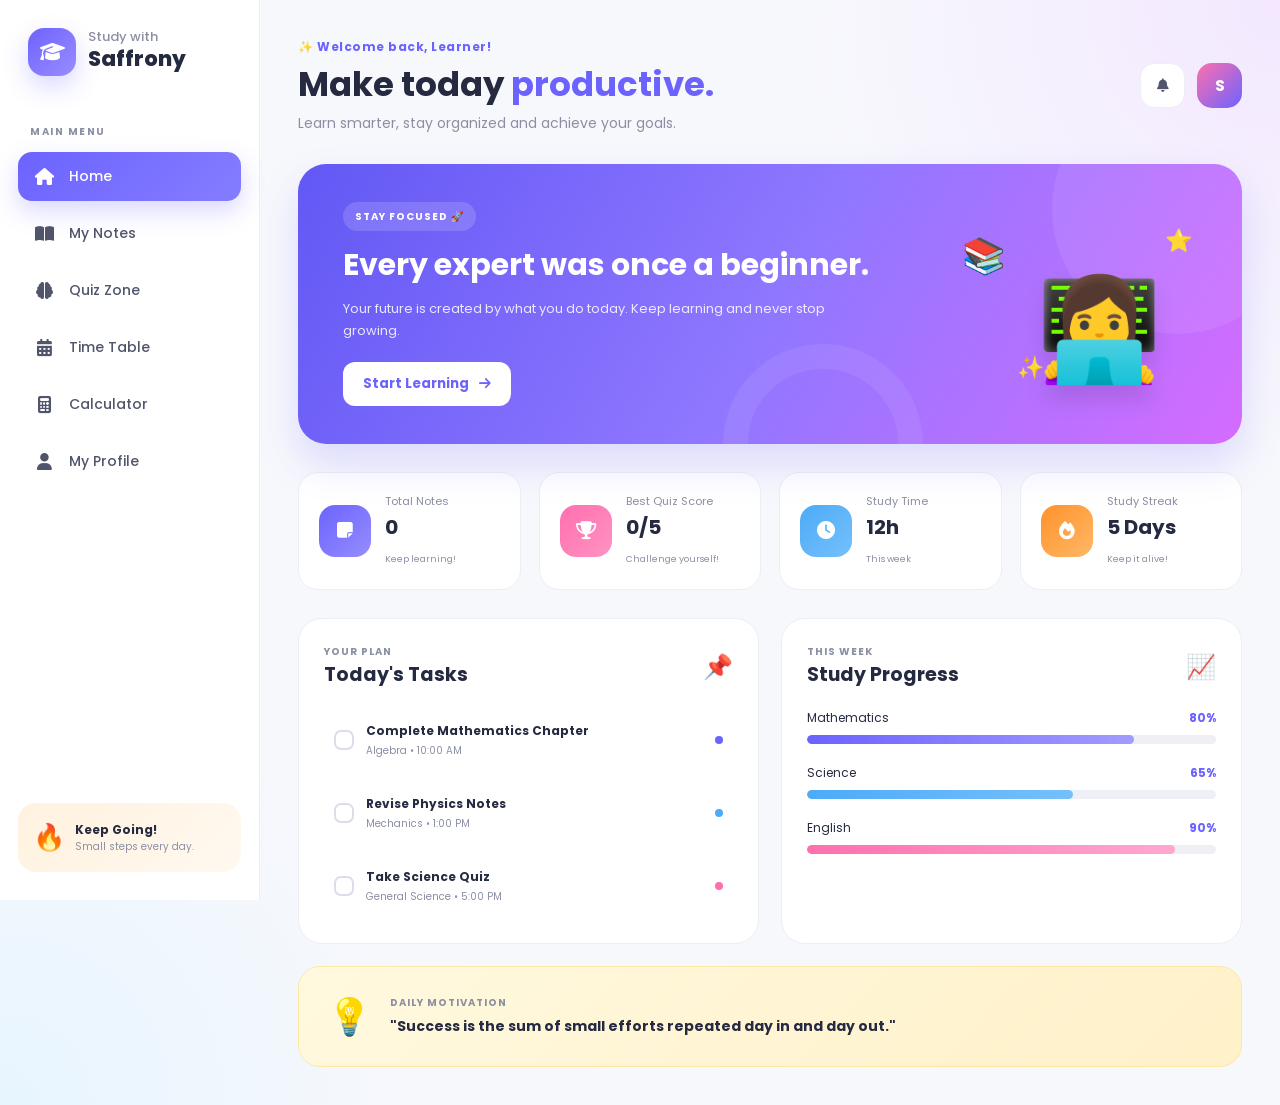
==== index.html @ c7f3fda3 "Add files via upload" ====
<!DOCTYPE html>
<html lang="en">
<head>
    <meta charset="UTF-8">
    <meta name="viewport" content="width=device-width, initial-scale=1.0">

    <title>Study with Saffrony</title>

    <link rel="stylesheet" href="style.css">

    <link rel="preconnect" href="https://fonts.googleapis.com">
    <link rel="preconnect" href="https://fonts.gstatic.com" crossorigin>

    <link href="https://fonts.googleapis.com/css2?family=Poppins:wght@400;500;600;700;800&display=swap" rel="stylesheet">

    <link rel="stylesheet"
        href="https://cdnjs.cloudflare.com/ajax/libs/font-awesome/6.6.0/css/all.min.css">
</head>

<body>

    <!-- MOBILE OVERLAY -->
    <div class="overlay" id="overlay"></div>


    <!-- SIDEBAR -->
    <aside class="sidebar" id="sidebar">

        <div class="brand">
            <div class="brand-icon">
                <i class="fa-solid fa-graduation-cap"></i>
            </div>

            <div class="brand-text">
                <h2>Study with</h2>
                <span>Saffrony</span>
            </div>
        </div>


        <div class="menu-label">MAIN MENU</div>

        <nav class="nav-menu">

            <button class="nav-item active" data-page="home">
                <i class="fa-solid fa-house"></i>
                <span>Home</span>
            </button>

            <button class="nav-item" data-page="notes">
                <i class="fa-solid fa-book-open"></i>
                <span>My Notes</span>
            </button>

            <button class="nav-item" data-page="quiz">
                <i class="fa-solid fa-brain"></i>
                <span>Quiz Zone</span>
            </button>

            <button class="nav-item" data-page="timetable">
                <i class="fa-solid fa-calendar-days"></i>
                <span>Time Table</span>
            </button>

            <button class="nav-item" data-page="calculator">
                <i class="fa-solid fa-calculator"></i>
                <span>Calculator</span>
            </button>

            <button class="nav-item" data-page="profile">
                <i class="fa-solid fa-user"></i>
                <span>My Profile</span>
            </button>

        </nav>


        <div class="sidebar-bottom">

            <div class="focus-card">
                <div class="focus-emoji">🔥</div>

                <div>
                    <h4>Keep Going!</h4>
                    <p>Small steps every day.</p>
                </div>
            </div>

        </div>

    </aside>


    <!-- MAIN -->
    <main class="main-content">

        <!-- MOBILE HEADER -->
        <header class="mobile-header">

            <div class="mobile-brand">
                🎓 Saffrony
            </div>

            <button id="menuToggle">
                <i class="fa-solid fa-bars"></i>
            </button>

        </header>


        <!-- ================= HOME ================= -->
        <section class="page active-page" id="home">

            <div class="topbar">

                <div>
                    <p class="greeting">✨ Welcome back, Learner!</p>
                    <h1>Make today <span>productive.</span></h1>
                    <p class="description">
                        Learn smarter, stay organized and achieve your goals.
                    </p>
                </div>

                <div class="top-actions">
                    <button class="icon-btn">
                        <i class="fa-solid fa-bell"></i>
                    </button>

                    <div class="user-avatar">S</div>
                </div>

            </div>


            <!-- HERO BANNER -->
            <div class="hero-banner">

                <div class="hero-content">
                    <span class="hero-tag">STAY FOCUSED 🚀</span>

                    <h2>Every expert was once a beginner.</h2>

                    <p>
                        Your future is created by what you do today.
                        Keep learning and never stop growing.
                    </p>

                    <button class="hero-btn" data-go="notes">
                        Start Learning
                        <i class="fa-solid fa-arrow-right"></i>
                    </button>
                </div>

                <div class="hero-art">
                    <div class="floating-book">📚</div>
                    <div class="floating-star star-one">⭐</div>
                    <div class="floating-star star-two">✨</div>
                    <div class="student-emoji">👩‍💻</div>
                </div>

            </div>


            <!-- STATS -->
            <div class="stats-grid">

                <div class="stat-card purple-card">
                    <div class="stat-icon">
                        <i class="fa-solid fa-note-sticky"></i>
                    </div>

                    <div>
                        <p>Total Notes</p>
                        <h2 id="notesCount">0</h2>
                        <small>Keep learning!</small>
                    </div>
                </div>


                <div class="stat-card pink-card">
                    <div class="stat-icon">
                        <i class="fa-solid fa-trophy"></i>
                    </div>

                    <div>
                        <p>Best Quiz Score</p>
                        <h2 id="quizScore">0/5</h2>
                        <small>Challenge yourself!</small>
                    </div>
                </div>


                <div class="stat-card blue-card">
                    <div class="stat-icon">
                        <i class="fa-solid fa-clock"></i>
                    </div>

                    <div>
                        <p>Study Time</p>
                        <h2>12h</h2>
                        <small>This week</small>
                    </div>
                </div>


                <div class="stat-card orange-card">
                    <div class="stat-icon">
                        <i class="fa-solid fa-fire"></i>
                    </div>

                    <div>
                        <p>Study Streak</p>
                        <h2>5 Days</h2>
                        <small>Keep it alive!</small>
                    </div>
                </div>

            </div>


            <!-- HOME GRID -->
            <div class="home-grid">

                <!-- TASKS -->
                <div class="content-card tasks-card">

                    <div class="card-heading">
                        <div>
                            <p class="small-label">YOUR PLAN</p>
                            <h2>Today's Tasks</h2>
                        </div>

                        <span class="heading-emoji">📌</span>
                    </div>


                    <div class="task-list">

                        <label class="task-item">

                            <input type="checkbox">

                            <span class="custom-check"></span>

                            <div>
                                <h4>Complete Mathematics Chapter</h4>
                                <p>Algebra • 10:00 AM</p>
                            </div>

                            <span class="task-dot purple-dot"></span>

                        </label>


                        <label class="task-item">

                            <input type="checkbox">

                            <span class="custom-check"></span>

                            <div>
                                <h4>Revise Physics Notes</h4>
                                <p>Mechanics • 1:00 PM</p>
                            </div>

                            <span class="task-dot blue-dot"></span>

                        </label>


                        <label class="task-item">

                            <input type="checkbox">

                            <span class="custom-check"></span>

                            <div>
                                <h4>Take Science Quiz</h4>
                                <p>General Science • 5:00 PM</p>
                            </div>

                            <span class="task-dot pink-dot"></span>

                        </label>

                    </div>

                </div>


                <!-- PROGRESS -->
                <div class="content-card progress-card">

                    <div class="card-heading">

                        <div>
                            <p class="small-label">THIS WEEK</p>
                            <h2>Study Progress</h2>
                        </div>

                        <span class="heading-emoji">📈</span>

                    </div>


                    <div class="progress-group">

                        <div class="progress-row">
                            <div class="progress-info">
                                <span>Mathematics</span>
                                <b>80%</b>
                            </div>

                            <div class="progress-track">
                                <div class="progress-fill progress-purple"></div>
                            </div>
                        </div>


                        <div class="progress-row">
                            <div class="progress-info">
                                <span>Science</span>
                                <b>65%</b>
                            </div>

                            <div class="progress-track">
                                <div class="progress-fill progress-blue"></div>
                            </div>
                        </div>


                        <div class="progress-row">
                            <div class="progress-info">
                                <span>English</span>
                                <b>90%</b>
                            </div>

                            <div class="progress-track">
                                <div class="progress-fill progress-pink"></div>
                            </div>
                        </div>

                    </div>

                </div>

            </div>


            <!-- QUOTE -->
            <div class="quote-card">

                <div class="quote-icon">💡</div>

                <div>
                    <p class="small-label">DAILY MOTIVATION</p>
                    <h3>"Success is the sum of small efforts repeated day in and day out."</h3>
                </div>

            </div>

        </section>



        <!-- ================= NOTES ================= -->
        <section class="page" id="notes">

            <div class="page-title-row">

                <div>
                    <p class="greeting">📚 ORGANIZE YOUR KNOWLEDGE</p>
                    <h1>My <span>Notes</span></h1>
                    <p class="description">
                        Save your important study notes in one place.
                    </p>
                </div>

                <button class="primary-btn" id="openNoteModal">
                    <i class="fa-solid fa-plus"></i>
                    Add New Note
                </button>

            </div>


            <div class="notes-grid" id="notesContainer">
                <!-- Notes added using JavaScript -->
            </div>

        </section>



        <!-- ================= QUIZ ================= -->
        <section class="page" id="quiz">

            <div class="page-title-row">

                <div>
                    <p class="greeting">🧠 TEST YOUR KNOWLEDGE</p>
                    <h1>Quiz <span>Zone</span></h1>
                    <p class="description">
                        Challenge yourself with quick questions.
                    </p>
                </div>

            </div>


            <div class="quiz-wrapper">

                <!-- QUIZ START -->
                <div class="quiz-screen" id="quizStart">

                    <div class="quiz-big-icon">🧠</div>

                    <h2>Ready to Challenge Yourself?</h2>

                    <p>
                        Answer 5 questions and see how much you know!
                    </p>

                    <div class="quiz-features">

                        <span>⚡ Quick</span>
                        <span>🎯 Fun</span>
                        <span>🏆 Score</span>

                    </div>

                    <button class="primary-btn quiz-start-btn" id="startQuiz">
                        Start Quiz
                        <i class="fa-solid fa-play"></i>
                    </button>

                </div>


                <!-- QUIZ QUESTIONS -->
                <div class="quiz-screen hidden" id="quizBox">

                    <div class="quiz-top">

                        <span id="questionNumber">Question 1 of 5</span>

                        <span class="score-live">
                            Score: <b id="liveScore">0</b>
                        </span>

                    </div>

                    <div class="quiz-progress">
                        <div id="quizProgressFill"></div>
                    </div>

                    <h2 id="questionText"></h2>

                    <div id="answerButtons" class="answers-grid"></div>

                    <button class="primary-btn hidden" id="nextQuestion">
                        Next Question
                        <i class="fa-solid fa-arrow-right"></i>
                    </button>

                </div>


                <!-- RESULT -->
                <div class="quiz-screen hidden" id="quizResult">

                    <div class="result-trophy">🏆</div>

                    <p class="small-label">QUIZ COMPLETED</p>

                    <h2>Amazing Work!</h2>

                    <div class="result-score" id="finalScore">
                        0/5
                    </div>

                    <p id="resultMessage"></p>

                    <button class="primary-btn quiz-start-btn" id="restartQuiz">
                        Try Again
                        <i class="fa-solid fa-rotate-right"></i>
                    </button>

                </div>

            </div>

        </section>



        <!-- ================= TIMETABLE ================= -->
        <section class="page" id="timetable">

            <div class="page-title-row">

                <div>
                    <p class="greeting">📅 PLAN YOUR WEEK</p>
                    <h1>Time <span>Table</span></h1>
                    <p class="description">
                        Stay organized and manage your study schedule.
                    </p>
                </div>

            </div>


            <div class="timetable-wrapper">

                <table>

                    <thead>
                        <tr>
                            <th>Time</th>
                            <th>Monday</th>
                            <th>Tuesday</th>
                            <th>Wednesday</th>
                            <th>Thursday</th>
                            <th>Friday</th>
                        </tr>
                    </thead>


                    <tbody>

                        <tr>
                            <td class="time-cell">9:00 AM</td>
                            <td><span class="subject math">Mathematics</span></td>
                            <td><span class="subject physics">Physics</span></td>
                            <td><span class="subject english">English</span></td>
                            <td><span class="subject math">Mathematics</span></td>
                            <td><span class="subject chemistry">Chemistry</span></td>
                        </tr>

                        <tr>
                            <td class="time-cell">11:00 AM</td>
                            <td><span class="subject physics">Physics</span></td>
                            <td><span class="subject english">English</span></td>
                            <td><span class="subject math">Mathematics</span></td>
                            <td><span class="subject biology">Biology</span></td>
                            <td><span class="subject english">English</span></td>
                        </tr>

                        <tr>
                            <td class="time-cell">1:00 PM</td>
                            <td><span class="subject break">Lunch Break</span></td>
                            <td><span class="subject break">Lunch Break</span></td>
                            <td><span class="subject break">Lunch Break</span></td>
                            <td><span class="subject break">Lunch Break</span></td>
                            <td><span class="subject break">Lunch Break</span></td>
                        </tr>

                        <tr>
                            <td class="time-cell">3:00 PM</td>
                            <td><span class="subject english">English</span></td>
                            <td><span class="subject math">Mathematics</span></td>
                            <td><span class="subject chemistry">Chemistry</span></td>
                            <td><span class="subject english">English</span></td>
                            <td><span class="subject revision">Revision</span></td>
                        </tr>

                        <tr>
                            <td class="time-cell">5:00 PM</td>
                            <td><span class="subject revision">Revision</span></td>
                            <td><span class="subject quiz-subject">Quiz</span></td>
                            <td><span class="subject revision">Revision</span></td>
                            <td><span class="subject quiz-subject">Quiz</span></td>
                            <td><span class="subject test">Weekly Test</span></td>
                        </tr>

                    </tbody>

                </table>

            </div>

        </section>



        <!-- ================= CALCULATOR ================= -->
        <section class="page" id="calculator">

            <div class="page-title-row">

                <div>
                    <p class="greeting">🧮 QUICK MATH TOOL</p>
                    <h1>Smart <span>Calculator</span></h1>
                    <p class="description">
                        Solve your calculations quickly and easily.
                    </p>
                </div>

            </div>


            <div class="calculator-area">

                <div class="calculator-card">

                    <div class="calc-header">
                        <span>SAFFRONY CALC</span>
                        <span>●</span>
                    </div>

                    <input type="text" id="calcDisplay" placeholder="0" readonly>


                    <div class="calculator-buttons">

                        <button class="calc-btn clear" data-value="C">C</button>
                        <button class="calc-btn operator" data-value="DEL">⌫</button>
                        <button class="calc-btn operator" data-value="%">%</button>
                        <button class="calc-btn operator" data-value="/">÷</button>

                        <button class="calc-btn" data-value="7">7</button>
                        <button class="calc-btn" data-value="8">8</button>
                        <button class="calc-btn" data-value="9">9</button>
                        <button class="calc-btn operator" data-value="*">×</button>

                        <button class="calc-btn" data-value="4">4</button>
                        <button class="calc-btn" data-value="5">5</button>
                        <button class="calc-btn" data-value="6">6</button>
                        <button class="calc-btn operator" data-value="-">−</button>

                        <button class="calc-btn" data-value="1">1</button>
                        <button class="calc-btn" data-value="2">2</button>
                        <button class="calc-btn" data-value="3">3</button>
                        <button class="calc-btn operator" data-value="+">+</button>

                        <button class="calc-btn zero" data-value="0">0</button>
                        <button class="calc-btn" data-value=".">.</button>
                        <button class="calc-btn equal" data-value="=">=</button>

                    </div>

                </div>

            </div>

        </section>



        <!-- ================= PROFILE ================= -->
        <section class="page" id="profile">

            <div class="page-title-row">

                <div>
                    <p class="greeting">👤 YOUR LEARNING SPACE</p>
                    <h1>My <span>Profile</span></h1>
                    <p class="description">
                        Track your learning journey and achievements.
                    </p>
                </div>

            </div>


            <div class="profile-layout">

                <div class="profile-main-card">

                    <div class="profile-cover"></div>

                    <div class="profile-content">

                        <div class="profile-avatar">S</div>

                        <h2 id="profileName">Saffrony Student</h2>

                        <p class="profile-email">
                            student@saffrony.com
                        </p>

                        <span class="learner-badge">
                            ✨ Active Learner
                        </span>


                        <div class="profile-stats">

                            <div>
                                <h3 id="profileNotes">0</h3>
                                <p>Notes</p>
                            </div>

                            <div>
                                <h3 id="profileScore">0</h3>
                                <p>Best Score</p>
                            </div>

                            <div>
                                <h3>5</h3>
                                <p>Day Streak</p>
                            </div>

                        </div>

                    </div>

                </div>


                <div class="achievement-card">

                    <p class="small-label">ACHIEVEMENTS</p>

                    <h2>Your Learning Journey 🏅</h2>

                    <div class="achievement-list">

                        <div class="achievement">
                            <span class="achievement-icon purple-achieve">📚</span>

                            <div>
                                <h4>Knowledge Builder</h4>
                                <p>Create your first note</p>
                            </div>
                        </div>


                        <div class="achievement">
                            <span class="achievement-icon pink-achieve">🧠</span>

                            <div>
                                <h4>Quiz Master</h4>
                                <p>Score high in a quiz</p>
                            </div>
                        </div>


                        <div class="achievement">
                            <span class="achievement-icon orange-achieve">🔥</span>

                            <div>
                                <h4>Consistency Hero</h4>
                                <p>Maintain your study streak</p>
                            </div>
                        </div>

                    </div>

                </div>

            </div>

        </section>

    </main>



    <!-- ADD NOTE MODAL -->
    <div class="modal" id="noteModal">

        <div class="modal-box">

            <div class="modal-header">
                <div>
                    <p class="small-label">CREATE NOTE</p>
                    <h2>New Study Note</h2>
                </div>

                <button id="closeNoteModal">×</button>
            </div>


            <div class="form-group">
                <label>Note Title</label>

                <input
                    type="text"
                    id="noteTitle"
                    placeholder="Example: Newton's Laws"
                >
            </div>


            <div class="form-group">
                <label>Subject</label>

                <select id="noteSubject">
                    <option value="Mathematics">Mathematics</option>
                    <option value="Science">Science</option>
                    <option value="Physics">Physics</option>
                    <option value="Chemistry">Chemistry</option>
                    <option value="English">English</option>
                    <option value="General">General</option>
                </select>
            </div>


            <div class="form-group">
                <label>Your Notes</label>

                <textarea
                    id="noteContent"
                    placeholder="Write something important..."
                ></textarea>
            </div>


            <button class="primary-btn full-btn" id="saveNote">
                <i class="fa-solid fa-floppy-disk"></i>
                Save Note
            </button>

        </div>

    </div>


    <script src="script.js"></script>

</body>
</html>
---- style.css ----
@import url('https://fonts.googleapis.com/css2?family=Poppins:wght@400;500;600;700;800&display=swap');

:root {
    --purple: #6c63ff;
    --purple-dark: #554bdb;
    --purple-light: #f0efff;

    --pink: #ff6fae;
    --pink-light: #fff0f6;

    --blue: #4dabf7;
    --blue-light: #e7f5ff;

    --orange: #ff9f43;
    --orange-light: #fff4e6;

    --green: #40c057;
    --green-light: #ebfbee;

    --dark: #252a41;
    --text: #51556b;
    --muted: #8b8fa3;

    --white: #ffffff;
    --background: #f7f8fc;

    --border: #eceef5;
}

* {
    margin: 0;
    padding: 0;
    box-sizing: border-box;
}

body {
    font-family: "Poppins", sans-serif;
    background:
        radial-gradient(circle at top right, #f3e8ff 0, transparent 28%),
        radial-gradient(circle at bottom left, #e7f5ff 0, transparent 25%),
        var(--background);

    color: var(--dark);
}


/* ================= SIDEBAR ================= */

.sidebar {
    width: 260px;
    height: 100vh;

    position: fixed;
    left: 0;
    top: 0;

    background: rgba(255,255,255,0.96);

    border-right: 1px solid var(--border);

    padding: 28px 18px;

    display: flex;
    flex-direction: column;

    z-index: 1000;
}

.brand {
    display: flex;
    align-items: center;
    gap: 12px;

    padding: 0 10px;
    margin-bottom: 48px;
}

.brand-icon {
    width: 48px;
    height: 48px;

    display: flex;
    align-items: center;
    justify-content: center;

    border-radius: 16px;

    background: linear-gradient(135deg, var(--purple), #9b8cff);

    color: white;
    font-size: 20px;

    box-shadow: 0 10px 25px rgba(108,99,255,0.25);
}

.brand-text h2 {
    font-size: 13px;
    font-weight: 500;
    color: var(--muted);
    line-height: 1;
}

.brand-text span {
    font-size: 21px;
    font-weight: 800;
    color: var(--dark);
}

.menu-label {
    font-size: 10px;
    letter-spacing: 1.5px;
    color: var(--muted);
    font-weight: 700;

    margin: 0 12px 12px;
}

.nav-menu {
    display: flex;
    flex-direction: column;
    gap: 8px;
}

.nav-item {
    width: 100%;

    border: none;
    background: transparent;

    padding: 14px 16px;

    display: flex;
    align-items: center;
    gap: 15px;

    border-radius: 14px;

    color: var(--text);

    font-family: inherit;
    font-size: 14px;
    font-weight: 500;

    cursor: pointer;

    transition: 0.25s ease;
}

.nav-item i {
    width: 20px;
    font-size: 17px;
}

.nav-item:hover {
    background: var(--purple-light);
    color: var(--purple);
}

.nav-item.active {
    background: linear-gradient(135deg, var(--purple), #857dff);
    color: white;

    box-shadow: 0 10px 25px rgba(108,99,255,0.25);
}

.sidebar-bottom {
    margin-top: auto;
}

.focus-card {
    background: linear-gradient(135deg, #fff2df, #fff9f0);

    border-radius: 18px;
    padding: 15px;

    display: flex;
    align-items: center;
    gap: 10px;
}

.focus-emoji {
    font-size: 26px;
}

.focus-card h4 {
    font-size: 12px;
}

.focus-card p {
    color: var(--muted);
    font-size: 10px;
}


/* ================= MAIN ================= */

.main-content {
    margin-left: 260px;
    padding: 38px;
    min-height: 100vh;
}

.page {
    display: none;
    animation: pageFade 0.35s ease;
}

.page.active-page {
    display: block;
}

@keyframes pageFade {
    from {
        opacity: 0;
        transform: translateY(8px);
    }

    to {
        opacity: 1;
        transform: translateY(0);
    }
}


/* ================= TYPOGRAPHY ================= */

.greeting {
    font-size: 12px;
    font-weight: 700;
    letter-spacing: 0.5px;
    color: var(--purple);
    margin-bottom: 8px;
}

h1 {
    font-size: 34px;
    line-height: 1.2;
}

h1 span {
    color: var(--purple);
}

.description {
    color: var(--muted);
    font-size: 14px;
    margin-top: 8px;
}


/* ================= TOPBAR ================= */

.topbar,
.page-title-row {
    display: flex;
    justify-content: space-between;
    align-items: center;

    margin-bottom: 30px;
}

.top-actions {
    display: flex;
    align-items: center;
    gap: 12px;
}

.icon-btn {
    width: 45px;
    height: 45px;

    border: 1px solid var(--border);
    background: white;

    border-radius: 14px;

    cursor: pointer;
    color: var(--text);
}

.user-avatar {
    width: 45px;
    height: 45px;

    border-radius: 15px;

    display: flex;
    align-items: center;
    justify-content: center;

    background: linear-gradient(135deg, var(--pink), var(--purple));

    color: white;
    font-weight: 700;
}


/* ================= HERO ================= */

.hero-banner {
    min-height: 260px;

    background: linear-gradient(120deg, #6258f5, #8f77ff, #d46cff);

    border-radius: 28px;

    padding: 38px 45px;

    color: white;

    display: flex;
    align-items: center;
    justify-content: space-between;

    position: relative;
    overflow: hidden;

    margin-bottom: 28px;

    box-shadow: 0 20px 40px rgba(108,99,255,0.2);
}

.hero-banner::before {
    content: "";

    width: 250px;
    height: 250px;

    border-radius: 50%;

    background: rgba(255,255,255,0.08);

    position: absolute;

    right: -60px;
    top: -80px;
}

.hero-banner::after {
    content: "";

    width: 150px;
    height: 150px;

    border-radius: 50%;

    border: 25px solid rgba(255,255,255,0.07);

    position: absolute;

    left: 45%;
    bottom: -100px;
}

.hero-content {
    max-width: 600px;
    z-index: 2;
}

.hero-tag {
    font-size: 10px;
    font-weight: 700;

    letter-spacing: 1px;

    background: rgba(255,255,255,0.15);

    padding: 7px 12px;

    border-radius: 20px;
}

.hero-content h2 {
    font-size: 30px;
    margin: 16px 0 10px;
}

.hero-content p {
    max-width: 500px;
    font-size: 13px;
    line-height: 1.7;

    color: rgba(255,255,255,0.85);
}

.hero-btn {
    margin-top: 20px;

    padding: 12px 20px;

    border: none;

    border-radius: 12px;

    background: white;
    color: var(--purple);

    font-family: inherit;
    font-weight: 700;

    cursor: pointer;

    display: flex;
    gap: 10px;
    align-items: center;
}

.hero-art {
    width: 250px;
    height: 200px;

    position: relative;
    z-index: 2;
}

.student-emoji {
    font-size: 100px;

    position: absolute;

    right: 35px;
    bottom: 0;

    filter: drop-shadow(0 15px 10px rgba(0,0,0,0.1));
}

.floating-book {
    position: absolute;

    left: 15px;
    top: 25px;

    font-size: 35px;

    animation: float 3s ease-in-out infinite;
}

.floating-star {
    position: absolute;
    font-size: 22px;
}

.star-one {
    right: 5px;
    top: 20px;
}

.star-two {
    left: 70px;
    bottom: 20px;
}

@keyframes float {
    50% {
        transform: translateY(-12px);
    }
}


/* ================= STATS ================= */

.stats-grid {
    display: grid;

    grid-template-columns: repeat(4, 1fr);

    gap: 18px;

    margin-bottom: 28px;
}

.stat-card {
    background: white;

    padding: 20px;

    border-radius: 20px;

    display: flex;
    gap: 14px;
    align-items: center;

    border: 1px solid var(--border);

    transition: 0.25s ease;
}

.stat-card:hover {
    transform: translateY(-5px);

    box-shadow: 0 15px 35px rgba(38,42,65,0.08);
}

.stat-icon {
    width: 52px;
    height: 52px;

    display: flex;
    align-items: center;
    justify-content: center;

    border-radius: 16px;

    color: white;
    font-size: 18px;
}

.purple-card .stat-icon {
    background: linear-gradient(135deg, #6c63ff, #958dff);
}

.pink-card .stat-icon {
    background: linear-gradient(135deg, #ff6fae, #ff93c3);
}

.blue-card .stat-icon {
    background: linear-gradient(135deg, #4dabf7, #74c0fc);
}

.orange-card .stat-icon {
    background: linear-gradient(135deg, #ff922b, #ffb866);
}

.stat-card p {
    color: var(--muted);
    font-size: 11px;
}

.stat-card h2 {
    font-size: 20px;
    margin: 2px 0;
}

.stat-card small {
    font-size: 9px;
    color: var(--muted);
}


/* ================= HOME GRID ================= */

.home-grid {
    display: grid;

    grid-template-columns: 1fr 1fr;

    gap: 22px;

    margin-bottom: 22px;
}

.content-card {
    background: white;

    padding: 25px;

    border-radius: 24px;

    border: 1px solid var(--border);
}

.card-heading {
    display: flex;
    align-items: center;
    justify-content: space-between;

    margin-bottom: 20px;
}

.small-label {
    font-size: 10px;
    color: var(--muted);
    letter-spacing: 1px;
    font-weight: 700;
}

.card-heading h2 {
    font-size: 19px;
}

.heading-emoji {
    font-size: 24px;
}


/* TASKS */

.task-list {
    display: flex;
    flex-direction: column;
    gap: 10px;
}

.task-item {
    padding: 13px 10px;

    display: flex;
    align-items: center;
    gap: 12px;

    border-radius: 14px;

    cursor: pointer;

    transition: 0.2s;
}

.task-item:hover {
    background: #fafaff;
}

.task-item input {
    display: none;
}

.custom-check {
    width: 20px;
    height: 20px;

    border: 2px solid #dcddea;
    border-radius: 7px;

    position: relative;

    flex-shrink: 0;
}

.task-item input:checked + .custom-check {
    background: var(--purple);
    border-color: var(--purple);
}

.task-item input:checked + .custom-check::after {
    content: "✓";

    position: absolute;

    color: white;
    font-size: 13px;

    left: 4px;
    top: -1px;
}

.task-item h4 {
    font-size: 12px;
}

.task-item p {
    font-size: 10px;
    color: var(--muted);
    margin-top: 3px;
}

.task-dot {
    width: 8px;
    height: 8px;

    border-radius: 50%;

    margin-left: auto;
}

.purple-dot { background: var(--purple); }
.blue-dot { background: var(--blue); }
.pink-dot { background: var(--pink); }


/* PROGRESS */

.progress-group {
    display: flex;
    flex-direction: column;
    gap: 20px;
}

.progress-info {
    display: flex;
    justify-content: space-between;

    font-size: 12px;

    margin-bottom: 8px;
}

.progress-info b {
    color: var(--purple);
}

.progress-track {
    width: 100%;
    height: 9px;

    background: #eff0f5;

    border-radius: 20px;
    overflow: hidden;
}

.progress-fill {
    height: 100%;
    border-radius: 20px;
}

.progress-purple {
    width: 80%;
    background: linear-gradient(90deg, #6c63ff, #a29bfe);
}

.progress-blue {
    width: 65%;
    background: linear-gradient(90deg, #4dabf7, #74c0fc);
}

.progress-pink {
    width: 90%;
    background: linear-gradient(90deg, #ff6fae, #ffa8cf);
}


/* ================= QUOTE ================= */

.quote-card {
    background: linear-gradient(135deg, #fff9df, #fff1c9);

    border-radius: 22px;

    padding: 22px 28px;

    display: flex;
    align-items: center;
    gap: 18px;

    border: 1px solid #ffe8a1;
}

.quote-icon {
    font-size: 36px;
}

.quote-card h3 {
    font-size: 14px;
    margin-top: 5px;
}


/* ================= BUTTON ================= */

.primary-btn {
    border: none;

    padding: 13px 20px;

    border-radius: 13px;

    background: linear-gradient(135deg, var(--purple), #8b83ff);

    color: white;

    font-family: inherit;
    font-weight: 600;

    cursor: pointer;

    display: inline-flex;
    align-items: center;
    justify-content: center;

    gap: 8px;

    box-shadow: 0 10px 22px rgba(108,99,255,0.2);

    transition: 0.25s;
}

.primary-btn:hover {
    transform: translateY(-3px);
}


/* ================= NOTES ================= */

.notes-grid {
    display: grid;

    grid-template-columns: repeat(auto-fill, minmax(260px, 1fr));

    gap: 20px;
}

.note-card {
    background: white;

    padding: 22px;

    border-radius: 20px;

    border: 1px solid var(--border);

    position: relative;

    overflow: hidden;

    transition: 0.25s;
}

.note-card::before {
    content: "";

    position: absolute;

    left: 0;
    top: 0;

    width: 5px;
    height: 100%;

    background: linear-gradient(
        to bottom,
        var(--purple),
        var(--pink)
    );
}

.note-card:hover {
    transform: translateY(-5px);
    box-shadow: 0 15px 35px rgba(0,0,0,0.08);
}

.note-subject {
    display: inline-block;

    padding: 5px 10px;

    border-radius: 20px;

    background: var(--purple-light);

    color: var(--purple);

    font-size: 10px;
    font-weight: 700;

    margin-bottom: 12px;
}

.note-card h3 {
    font-size: 17px;
    margin-bottom: 8px;
}

.note-card p {
    color: var(--text);
    font-size: 12px;
    line-height: 1.7;

    max-height: 100px;
    overflow: hidden;
}

.delete-note {
    position: absolute;

    right: 15px;
    top: 15px;

    width: 34px;
    height: 34px;

    border: none;

    border-radius: 10px;

    background: #fff0f0;
    color: #ff6b6b;

    cursor: pointer;
}

.empty-notes {
    grid-column: 1/-1;

    background: white;

    padding: 80px 20px;

    border-radius: 24px;

    text-align: center;

    border: 1px dashed #dcddea;
}

.empty-notes h2 {
    font-size: 22px;
}

.empty-notes p {
    font-size: 13px;
    color: var(--muted);
    margin-top: 8px;
}


/* ================= MODAL ================= */

.modal {
    position: fixed;

    inset: 0;

    background: rgba(25,28,45,0.45);

    display: none;

    align-items: center;
    justify-content: center;

    padding: 20px;

    z-index: 2000;
}

.modal.show {
    display: flex;
}

.modal-box {
    width: 100%;
    max-width: 520px;

    background: white;

    padding: 28px;

    border-radius: 24px;

    animation: modalPop 0.3s ease;
}

@keyframes modalPop {
    from {
        opacity: 0;
        transform: scale(0.95);
    }

    to {
        opacity: 1;
        transform: scale(1);
    }
}

.modal-header {
    display: flex;
    justify-content: space-between;

    margin-bottom: 25px;
}

.modal-header h2 {
    font-size: 21px;
}

.modal-header button {
    width: 35px;
    height: 35px;

    border: none;
    background: #f4f4f8;

    border-radius: 10px;

    font-size: 25px;

    cursor: pointer;
}

.form-group {
    margin-bottom: 15px;
}

.form-group label {
    display: block;

    font-size: 12px;
    font-weight: 600;

    margin-bottom: 7px;
}

.form-group input,
.form-group select,
.form-group textarea {
    width: 100%;

    padding: 13px;

    border: 1px solid var(--border);

    border-radius: 12px;

    outline: none;

    font-family: inherit;
    font-size: 13px;

    background: #fafbff;
}

.form-group input:focus,
.form-group select:focus,
.form-group textarea:focus {
    border-color: var(--purple);
}

.form-group textarea {
    height: 130px;
    resize: vertical;
}

.full-btn {
    width: 100%;
}


/* ================= QUIZ ================= */

.quiz-wrapper {
    max-width: 780px;
    margin: auto;
}

.quiz-screen {
    background: white;

    border: 1px solid var(--border);

    border-radius: 28px;

    padding: 45px;

    text-align: center;
}

.quiz-big-icon {
    width: 100px;
    height: 100px;

    margin: auto;

    display: flex;
    align-items: center;
    justify-content: center;

    font-size: 48px;

    border-radius: 30px;

    background: linear-gradient(135deg, #eeeaff, #fff0fa);

    margin-bottom: 20px;
}

.quiz-screen h2 {
    font-size: 24px;
}

.quiz-screen > p {
    color: var(--muted);
    font-size: 13px;

    margin: 10px 0 20px;
}

.quiz-features {
    display: flex;
    justify-content: center;
    gap: 10px;

    margin-bottom: 25px;
}

.quiz-features span {
    padding: 7px 12px;

    background: #f7f7fb;

    border-radius: 20px;

    font-size: 11px;
}

.quiz-start-btn {
    margin-top: 5px;
}

.quiz-top {
    display: flex;
    justify-content: space-between;

    font-size: 12px;

    margin-bottom: 12px;
}

.score-live {
    color: var(--purple);
}

.quiz-progress {
    height: 8px;

    background: #eff0f5;

    border-radius: 20px;

    overflow: hidden;

    margin-bottom: 35px;
}

#quizProgressFill {
    height: 100%;
    width: 20%;

    background: linear-gradient(
        90deg,
        var(--purple),
        var(--pink)
    );

    border-radius: 20px;

    transition: 0.3s;
}

#questionText {
    text-align: left;

    font-size: 22px;

    margin-bottom: 25px;
}

.answers-grid {
    display: grid;
    gap: 12px;

    margin-bottom: 25px;
}

.answer-btn {
    border: 2px solid #eff0f5;

    background: white;

    padding: 16px;

    border-radius: 14px;

    text-align: left;

    font-family: inherit;

    cursor: pointer;

    transition: 0.2s;
}

.answer-btn:hover {
    border-color: var(--purple);
    background: var(--purple-light);
}

.answer-btn.correct {
    background: var(--green-light);
    border-color: var(--green);
}

.answer-btn.wrong {
    background: #fff0f0;
    border-color: #ff6b6b;
}

.result-trophy {
    font-size: 85px;
}

.result-score {
    font-size: 55px;
    font-weight: 800;

    color: var(--purple);

    margin: 10px 0;
}


/* ================= TIMETABLE ================= */

.timetable-wrapper {
    background: white;

    border-radius: 24px;

    border: 1px solid var(--border);

    overflow-x: auto;
}

table {
    width: 100%;
    min-width: 850px;

    border-collapse: collapse;
}

th {
    background: linear-gradient(
        135deg,
        var(--purple),
        #847bff
    );

    color: white;

    padding: 18px;

    text-align: left;

    font-size: 12px;
}

td {
    padding: 20px 15px;

    border-bottom: 1px solid var(--border);

    font-size: 12px;
}

.time-cell {
    font-weight: 700;
    color: var(--dark);
}

.subject {
    display: inline-block;

    padding: 8px 11px;

    border-radius: 9px;

    font-size: 10px;
    font-weight: 600;
}

.math {
    background: #eeedff;
    color: var(--purple);
}

.physics {
    background: var(--blue-light);
    color: #228be6;
}

.english {
    background: var(--pink-light);
    color: #d63384;
}

.chemistry {
    background: var(--orange-light);
    color: #e67700;
}

.biology {
    background: var(--green-light);
    color: #2b8a3e;
}

.break {
    background: #fff9db;
    color: #e67700;
}

.revision {
    background: #f3f0ff;
    color: #7950f2;
}

.quiz-subject {
    background: #fff0f6;
    color: #e64980;
}

.test {
    background: #e7f5ff;
    color: #1971c2;
}


/* ================= CALCULATOR ================= */

.calculator-area {
    display: flex;
    justify-content: center;
}

.calculator-card {
    width: 100%;
    max-width: 410px;

    background: linear-gradient(
        145deg,
        #252a41,
        #151825
    );

    border-radius: 30px;

    padding: 25px;

    box-shadow: 0 25px 50px rgba(25,28,45,0.25);
}

.calc-header {
    display: flex;
    justify-content: space-between;

    color: #a7a9bb;

    font-size: 10px;

    letter-spacing: 1.5px;

    margin-bottom: 15px;
}

#calcDisplay {
    width: 100%;
    height: 90px;

    background: #10131e;

    border: none;

    border-radius: 18px;

    color: white;

    padding: 20px;

    font-size: 30px;

    text-align: right;

    margin-bottom: 20px;

    outline: none;
}

.calculator-buttons {
    display: grid;

    grid-template-columns: repeat(4, 1fr);

    gap: 12px;
}

.calc-btn {
    height: 60px;

    border: none;

    border-radius: 16px;

    background: #32364b;

    color: white;

    font-size: 18px;

    cursor: pointer;

    transition: 0.2s;
}

.calc-btn:hover {
    transform: translateY(-2px);
    background: #40455e;
}

.calc-btn.operator {
    background: #5d55e8;
}

.calc-btn.clear {
    background: #ff6b81;
}

.calc-btn.equal {
    background: #40c057;
}

.zero {
    grid-column: span 2;
}


/* ================= PROFILE ================= */

.profile-layout {
    display: grid;

    grid-template-columns: 1fr 1fr;

    gap: 22px;
}

.profile-main-card,
.achievement-card {
    background: white;

    border-radius: 25px;

    border: 1px solid var(--border);

    overflow: hidden;
}

.profile-cover {
    height: 120px;

    background: linear-gradient(
        120deg,
        var(--purple),
        var(--pink),
        #8b83ff
    );
}

.profile-content {
    padding: 0 30px 30px;

    text-align: center;
}

.profile-avatar {
    width: 95px;
    height: 95px;

    margin: -48px auto 15px;

    border-radius: 30px;

    background: linear-gradient(
        135deg,
        var(--pink),
        var(--purple)
    );

    border: 5px solid white;

    color: white;

    display: flex;
    align-items: center;
    justify-content: center;

    font-size: 34px;
    font-weight: 800;
}

.profile-email {
    color: var(--muted);
    font-size: 12px;

    margin: 5px 0 12px;
}

.learner-badge {
    display: inline-block;

    padding: 7px 13px;

    border-radius: 20px;

    background: var(--purple-light);

    color: var(--purple);

    font-size: 10px;
    font-weight: 700;
}

.profile-stats {
    display: grid;

    grid-template-columns: repeat(3, 1fr);

    margin-top: 28px;

    border-top: 1px solid var(--border);

    padding-top: 20px;
}

.profile-stats h3 {
    font-size: 19px;
    color: var(--purple);
}

.profile-stats p {
    font-size: 10px;
    color: var(--muted);
}

.achievement-card {
    padding: 30px;
}

.achievement-card h2 {
    font-size: 20px;
    margin: 7px 0 25px;
}

.achievement-list {
    display: flex;
    flex-direction: column;
    gap: 18px;
}

.achievement {
    display: flex;
    align-items: center;
    gap: 14px;

    padding: 12px;

    border-radius: 16px;

    background: #fafbff;
}

.achievement-icon {
    width: 48px;
    height: 48px;

    display: flex;
    align-items: center;
    justify-content: center;

    border-radius: 14px;

    font-size: 22px;
}

.purple-achieve { background: var(--purple-light); }
.pink-achieve { background: var(--pink-light); }
.orange-achieve { background: var(--orange-light); }

.achievement h4 {
    font-size: 13px;
}

.achievement p {
    font-size: 10px;
    color: var(--muted);
}


/* ================= MOBILE ================= */

.mobile-header,
.overlay {
    display: none;
}


@media (max-width: 1100px) {

    .stats-grid {
        grid-template-columns: repeat(2, 1fr);
    }

    .hero-art {
        display: none;
    }

    .home-grid,
    .profile-layout {
        grid-template-columns: 1fr;
    }

}


@media (max-width: 800px) {

    .sidebar {
        transform: translateX(-100%);
        transition: 0.3s ease;
    }

    .sidebar.show {
        transform: translateX(0);
    }

    .overlay.show {
        display: block;

        position: fixed;
        inset: 0;

        background: rgba(0,0,0,0.35);

        z-index: 999;
    }

    .main-content {
        margin-left: 0;
        padding: 85px 20px 30px;
    }

    .mobile-header {
        display: flex;

        position: fixed;

        top: 0;
        left: 0;

        width: 100%;
        height: 65px;

        padding: 0 20px;

        align-items: center;
        justify-content: space-between;

        background: rgba(255,255,255,0.95);

        border-bottom: 1px solid var(--border);

        z-index: 900;
    }

    .mobile-brand {
        font-weight: 800;
        color: var(--purple);
    }

    #menuToggle {
        width: 42px;
        height: 42px;

        border: none;

        border-radius: 12px;

        background: var(--purple-light);

        color: var(--purple);

        font-size: 17px;
    }

}


@media (max-width: 600px) {

    .main-content {
        padding: 85px 14px 25px;
    }

    h1 {
        font-size: 27px;
    }

    .topbar {
        align-items: flex-start;
    }

    .top-actions {
        display: none;
    }

    .page-title-row {
        flex-direction: column;
        align-items: flex-start;
        gap: 18px;
    }

    .hero-banner {
        padding: 30px 25px;
        min-height: auto;
    }

    .hero-content h2 {
        font-size: 23px;
    }

    .stats-grid {
        grid-template-columns: 1fr 1fr;
        gap: 12px;
    }

    .stat-card {
        padding: 15px;
        flex-direction: column;
        align-items: flex-start;
    }

    .stat-icon {
        width: 45px;
        height: 45px;
    }

    .content-card {
        padding: 20px;
    }

    .quote-card {
        align-items: flex-start;
        padding: 18px;
    }

    .quiz-screen {
        padding: 25px 18px;
    }

    #questionText {
        font-size: 18px;
    }

    .profile-content {
        padding-left: 15px;
        padding-right: 15px;
    }

    .achievement-card {
        padding: 22px;
    }

}
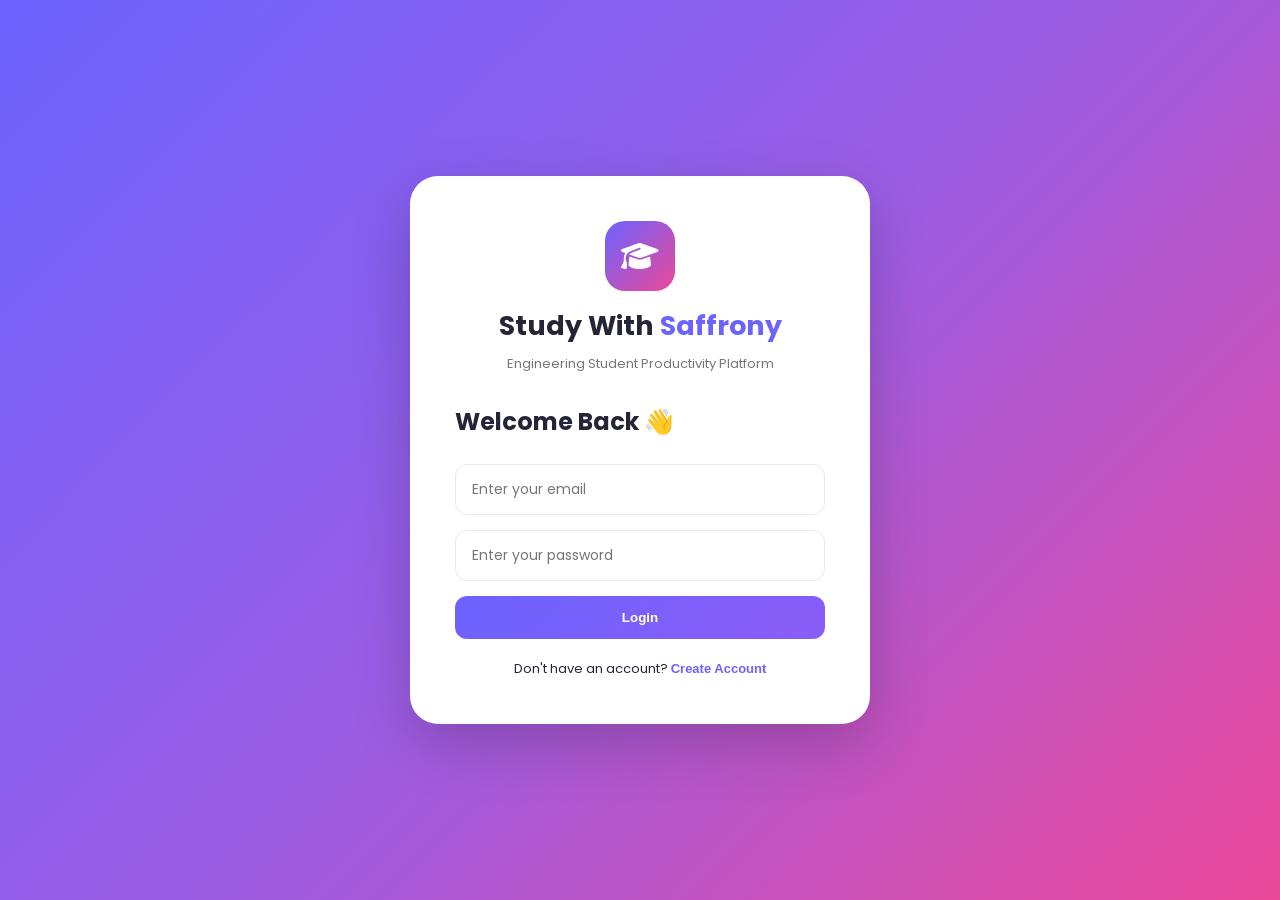
==== commit 7f833e04: "Add files via upload" ====
--- a/index.html
+++ b/index.html
@@ -4,817 +4,1025 @@
     <meta charset="UTF-8">
     <meta name="viewport" content="width=device-width, initial-scale=1.0">
 
-    <title>Study with Saffrony</title>
-
+    <title>Study With Saffrony | Engineering Student Dashboard</title>
+
+    <!-- Google Font -->
+    <link href="https://fonts.googleapis.com/css2?family=Poppins:wght@400;500;600;700;800&display=swap" rel="stylesheet">
+
+    <!-- Font Awesome -->
+    <link rel="stylesheet"
+        href="https://cdnjs.cloudflare.com/ajax/libs/font-awesome/6.5.1/css/all.min.css">
+    
     <link rel="stylesheet" href="style.css">
-
-    <link rel="preconnect" href="https://fonts.googleapis.com">
-    <link rel="preconnect" href="https://fonts.gstatic.com" crossorigin>
-
-    <link href="https://fonts.googleapis.com/css2?family=Poppins:wght@400;500;600;700;800&display=swap" rel="stylesheet">
-
-    <link rel="stylesheet"
-        href="https://cdnjs.cloudflare.com/ajax/libs/font-awesome/6.6.0/css/all.min.css">
 </head>
 
 <body>
 
-    <!-- MOBILE OVERLAY -->
-    <div class="overlay" id="overlay"></div>
-
-
-    <!-- SIDEBAR -->
-    <aside class="sidebar" id="sidebar">
-
-        <div class="brand">
-            <div class="brand-icon">
+    <!-- ================= LOGIN / SIGNUP ================= -->
+
+    <div class="auth-page" id="authPage">
+
+        <div class="auth-box">
+
+            <div class="auth-logo">
+                <div class="logo-icon">
+                    <i class="fa-solid fa-graduation-cap"></i>
+                </div>
+
+                <h1>Study With <span>Saffrony</span></h1>
+
+                <p>Engineering Student Productivity Platform</p>
+            </div>
+
+            <!-- LOGIN -->
+
+            <div class="auth-form" id="loginForm">
+
+                <h2>Welcome Back 👋</h2>
+
+                <input type="email"
+                    id="loginEmail"
+                    placeholder="Enter your email">
+
+                <input type="password"
+                    id="loginPassword"
+                    placeholder="Enter your password">
+
+                <button onclick="loginUser()" class="primary-btn">
+                    Login
+                </button>
+
+                <p>
+                    Don't have an account?
+                    <span onclick="showSignup()">Create Account</span>
+                </p>
+
+            </div>
+
+
+            <!-- SIGNUP -->
+
+            <div class="auth-form hidden" id="signupForm">
+
+                <h2>Create Account 🚀</h2>
+
+                <input type="text"
+                    id="signupName"
+                    placeholder="Enter your name">
+
+                <input type="email"
+                    id="signupEmail"
+                    placeholder="Enter your email">
+
+                <input type="password"
+                    id="signupPassword"
+                    placeholder="Create password">
+
+                <button onclick="signupUser()" class="primary-btn">
+                    Create Account
+                </button>
+
+                <p>
+                    Already have an account?
+                    <span onclick="showLogin()">Login</span>
+                </p>
+
+            </div>
+
+        </div>
+
+    </div>
+
+
+    <!-- ================= MAIN APP ================= -->
+
+    <div class="app hidden" id="app">
+
+        <!-- MOBILE HEADER -->
+
+        <div class="mobile-header">
+
+            <div class="mobile-logo">
                 <i class="fa-solid fa-graduation-cap"></i>
-            </div>
-
-            <div class="brand-text">
-                <h2>Study with</h2>
                 <span>Saffrony</span>
             </div>
-        </div>
-
-
-        <div class="menu-label">MAIN MENU</div>
-
-        <nav class="nav-menu">
-
-            <button class="nav-item active" data-page="home">
-                <i class="fa-solid fa-house"></i>
-                <span>Home</span>
-            </button>
-
-            <button class="nav-item" data-page="notes">
-                <i class="fa-solid fa-book-open"></i>
-                <span>My Notes</span>
-            </button>
-
-            <button class="nav-item" data-page="quiz">
-                <i class="fa-solid fa-brain"></i>
-                <span>Quiz Zone</span>
-            </button>
-
-            <button class="nav-item" data-page="timetable">
-                <i class="fa-solid fa-calendar-days"></i>
-                <span>Time Table</span>
-            </button>
-
-            <button class="nav-item" data-page="calculator">
-                <i class="fa-solid fa-calculator"></i>
-                <span>Calculator</span>
-            </button>
-
-            <button class="nav-item" data-page="profile">
-                <i class="fa-solid fa-user"></i>
-                <span>My Profile</span>
-            </button>
-
-        </nav>
-
-
-        <div class="sidebar-bottom">
-
-            <div class="focus-card">
-                <div class="focus-emoji">🔥</div>
-
-                <div>
-                    <h4>Keep Going!</h4>
-                    <p>Small steps every day.</p>
-                </div>
-            </div>
-
-        </div>
-
-    </aside>
-
-
-    <!-- MAIN -->
-    <main class="main-content">
-
-        <!-- MOBILE HEADER -->
-        <header class="mobile-header">
-
-            <div class="mobile-brand">
-                🎓 Saffrony
-            </div>
-
-            <button id="menuToggle">
+
+            <button id="menuBtn">
                 <i class="fa-solid fa-bars"></i>
             </button>
 
-        </header>
-
-
-        <!-- ================= HOME ================= -->
-        <section class="page active-page" id="home">
-
-            <div class="topbar">
+        </div>
+
+
+        <!-- ================= SIDEBAR ================= -->
+
+        <aside class="sidebar" id="sidebar">
+
+            <div class="brand">
+
+                <div class="brand-icon">
+                    <i class="fa-solid fa-graduation-cap"></i>
+                </div>
 
                 <div>
-                    <p class="greeting">✨ Welcome back, Learner!</p>
-                    <h1>Make today <span>productive.</span></h1>
-                    <p class="description">
-                        Learn smarter, stay organized and achieve your goals.
+                    <h2>Study With</h2>
+                    <span>Saffrony</span>
+                </div>
+
+            </div>
+
+
+            <nav>
+
+                <button class="nav-btn active"
+                    onclick="showSection('home', this)">
+
+                    <i class="fa-solid fa-house"></i>
+                    Home
+
+                </button>
+
+
+                <button class="nav-btn"
+                    onclick="showSection('notes', this)">
+
+                    <i class="fa-solid fa-book"></i>
+                    My Notes
+
+                </button>
+
+
+                <button class="nav-btn"
+                    onclick="showSection('quiz', this)">
+
+                    <i class="fa-solid fa-brain"></i>
+                    Quiz Zone
+
+                </button>
+
+
+                <button class="nav-btn"
+                    onclick="showSection('timetable', this)">
+
+                    <i class="fa-solid fa-calendar-days"></i>
+                    Time Table
+
+                </button>
+
+
+                <button class="nav-btn"
+                    onclick="showSection('timer', this)">
+
+                    <i class="fa-solid fa-clock"></i>
+                    Study Timer
+
+                </button>
+
+
+                <button class="nav-btn"
+                    onclick="showSection('calculator', this)">
+
+                    <i class="fa-solid fa-calculator"></i>
+                    Calculator
+
+                </button>
+
+
+                <button class="nav-btn"
+                    onclick="showSection('profile', this)">
+
+                    <i class="fa-solid fa-user"></i>
+                    My Profile
+
+                </button>
+
+            </nav>
+
+
+            <div class="sidebar-bottom">
+
+                <button onclick="logoutUser()" class="logout-btn">
+
+                    <i class="fa-solid fa-right-from-bracket"></i>
+                    Logout
+
+                </button>
+
+            </div>
+
+        </aside>
+
+
+        <!-- ================= MAIN CONTENT ================= -->
+
+        <main class="main-content">
+
+
+            <!-- ================= HOME ================= -->
+
+            <section id="home" class="page-section active-section">
+
+                <div class="top-header">
+
+                    <div>
+
+                        <p class="small-title">
+                            ENGINEERING STUDENT DASHBOARD
+                        </p>
+
+                        <h1>
+                            Hello, <span id="welcomeName">Student</span> 👋
+                        </h1>
+
+                        <p>
+                            Organize your studies and build your future.
+                        </p>
+
+                    </div>
+
+                    <div class="header-profile">
+
+                        <div class="profile-avatar"
+                            id="headerInitial">
+                            S
+                        </div>
+
+                    </div>
+
+                </div>
+
+
+                <!-- STATS -->
+
+                <div class="stats-grid">
+
+                    <div class="stat-card purple">
+
+                        <div class="stat-icon">
+                            <i class="fa-solid fa-book"></i>
+                        </div>
+
+                        <div>
+                            <h3 id="notesCount">0</h3>
+                            <p>Total Notes</p>
+                        </div>
+
+                    </div>
+
+
+                    <div class="stat-card blue">
+
+                        <div class="stat-icon">
+                            <i class="fa-solid fa-clock"></i>
+                        </div>
+
+                        <div>
+                            <h3 id="studySessions">0</h3>
+                            <p>Study Sessions</p>
+                        </div>
+
+                    </div>
+
+
+                    <div class="stat-card pink">
+
+                        <div class="stat-icon">
+                            <i class="fa-solid fa-brain"></i>
+                        </div>
+
+                        <div>
+                            <h3 id="quizScore">0%</h3>
+                            <p>Best Quiz Score</p>
+                        </div>
+
+                    </div>
+
+
+                    <div class="stat-card orange">
+
+                        <div class="stat-icon">
+                            <i class="fa-solid fa-fire"></i>
+                        </div>
+
+                        <div>
+                            <h3 id="focusMinutes">0</h3>
+                            <p>Focus Minutes</p>
+                        </div>
+
+                    </div>
+
+                </div>
+
+
+                <!-- QUICK ACTIONS -->
+
+                <div class="content-card">
+
+                    <div class="section-heading">
+
+                        <div>
+
+                            <p class="small-title">
+                                QUICK ACCESS
+                            </p>
+
+                            <h2>
+                                Study Tools
+                            </h2>
+
+                        </div>
+
+                    </div>
+
+
+                    <div class="quick-grid">
+
+                        <div class="quick-card"
+                            onclick="quickNavigate('notes')">
+
+                            <i class="fa-solid fa-note-sticky"></i>
+
+                            <h3>Notes</h3>
+
+                            <p>
+                                Save your engineering notes.
+                            </p>
+
+                        </div>
+
+
+                        <div class="quick-card"
+                            onclick="quickNavigate('quiz')">
+
+                            <i class="fa-solid fa-brain"></i>
+
+                            <h3>Quiz</h3>
+
+                            <p>
+                                Test your engineering knowledge.
+                            </p>
+
+                        </div>
+
+
+                        <div class="quick-card"
+                            onclick="quickNavigate('timer')">
+
+                            <i class="fa-solid fa-hourglass-half"></i>
+
+                            <h3>Focus</h3>
+
+                            <p>
+                                Start a Pomodoro session.
+                            </p>
+
+                        </div>
+
+
+                        <div class="quick-card"
+                            onclick="quickNavigate('calculator')">
+
+                            <i class="fa-solid fa-calculator"></i>
+
+                            <h3>Calculator</h3>
+
+                            <p>
+                                Solve calculations quickly.
+                            </p>
+
+                        </div>
+
+                    </div>
+
+                </div>
+
+
+                <!-- MOTIVATION -->
+
+                <div class="quote-card">
+
+                    <i class="fa-solid fa-quote-left"></i>
+
+                    <div>
+
+                        <h2>
+                            Engineering is not just about solving problems.
+                        </h2>
+
+                        <p>
+                            It's about creating solutions that change the world.
+                        </p>
+
+                    </div>
+
+                </div>
+
+            </section>
+
+
+            <!-- ================= NOTES ================= -->
+
+            <section id="notes" class="page-section">
+
+                <div class="page-title">
+
+                    <div>
+
+                        <p class="small-title">
+                            KNOWLEDGE MANAGEMENT
+                        </p>
+
+                        <h1>My Engineering Notes 📚</h1>
+
+                        <p>
+                            Store important concepts and study material.
+                        </p>
+
+                    </div>
+
+                </div>
+
+
+                <div class="add-note-card">
+
+                    <h2>Add New Note</h2>
+
+                    <input
+                        type="text"
+                        id="noteTitle"
+                        placeholder="Note Title (Example: Data Structures)">
+
+                    <textarea
+                        id="noteContent"
+                        placeholder="Write your note here..."></textarea>
+
+                    <button
+                        onclick="addNote()"
+                        class="primary-btn">
+
+                        <i class="fa-solid fa-plus"></i>
+                        Add Note
+
+                    </button>
+
+                </div>
+
+
+                <div class="notes-container"
+                    id="notesContainer">
+
+                </div>
+
+            </section>
+
+
+            <!-- ================= QUIZ ================= -->
+
+            <section id="quiz" class="page-section">
+
+                <div class="page-title">
+
+                    <p class="small-title">
+                        ENGINEERING QUIZ
                     </p>
-                </div>
-
-                <div class="top-actions">
-                    <button class="icon-btn">
-                        <i class="fa-solid fa-bell"></i>
+
+                    <h1>Quiz Zone 🧠</h1>
+
+                    <p>
+                        Test your programming and engineering knowledge.
+                    </p>
+
+                </div>
+
+
+                <div class="quiz-card">
+
+                    <div id="quizContent">
+
+                        <div class="quiz-start">
+
+                            <i class="fa-solid fa-brain"></i>
+
+                            <h2>
+                                Ready to Test Yourself?
+                            </h2>
+
+                            <p>
+                                Answer engineering-related questions and check your score.
+                            </p>
+
+                            <button
+                                class="primary-btn"
+                                onclick="startQuiz()">
+
+                                Start Quiz 🚀
+
+                            </button>
+
+                        </div>
+
+                    </div>
+
+                </div>
+
+            </section>
+
+
+            <!-- ================= TIMETABLE ================= -->
+
+            <section id="timetable" class="page-section">
+
+                <div class="page-title">
+
+                    <p class="small-title">
+                        STUDY PLANNING
+                    </p>
+
+                    <h1>Engineering Time Table 📅</h1>
+
+                    <p>
+                        Plan your subjects and manage your weekly schedule.
+                    </p>
+
+                </div>
+
+
+                <div class="timetable-card">
+
+                    <div class="table-wrapper">
+
+                        <table>
+
+                            <thead>
+
+                                <tr>
+
+                                    <th>Day</th>
+                                    <th>9 AM - 11 AM</th>
+                                    <th>11 AM - 1 PM</th>
+                                    <th>2 PM - 4 PM</th>
+                                    <th>4 PM - 6 PM</th>
+
+                                </tr>
+
+                            </thead>
+
+
+                            <tbody id="timetableBody">
+
+                                <tr>
+
+                                    <td>Monday</td>
+
+                                    <td contenteditable="true">
+                                        Mathematics
+                                    </td>
+
+                                    <td contenteditable="true">
+                                        Programming
+                                    </td>
+
+                                    <td contenteditable="true">
+                                        Data Structures
+                                    </td>
+
+                                    <td contenteditable="true">
+                                        Revision
+                                    </td>
+
+                                </tr>
+
+
+                                <tr>
+
+                                    <td>Tuesday</td>
+
+                                    <td contenteditable="true">
+                                        Physics
+                                    </td>
+
+                                    <td contenteditable="true">
+                                        DBMS
+                                    </td>
+
+                                    <td contenteditable="true">
+                                        Algorithms
+                                    </td>
+
+                                    <td contenteditable="true">
+                                        Practice
+                                    </td>
+
+                                </tr>
+
+
+                                <tr>
+
+                                    <td>Wednesday</td>
+
+                                    <td contenteditable="true">
+                                        Electronics
+                                    </td>
+
+                                    <td contenteditable="true">
+                                        Programming
+                                    </td>
+
+                                    <td contenteditable="true">
+                                        OS
+                                    </td>
+
+                                    <td contenteditable="true">
+                                        Revision
+                                    </td>
+
+                                </tr>
+
+
+                                <tr>
+
+                                    <td>Thursday</td>
+
+                                    <td contenteditable="true">
+                                        Mathematics
+                                    </td>
+
+                                    <td contenteditable="true">
+                                        DBMS
+                                    </td>
+
+                                    <td contenteditable="true">
+                                        Computer Networks
+                                    </td>
+
+                                    <td contenteditable="true">
+                                        Practice
+                                    </td>
+
+                                </tr>
+
+
+                                <tr>
+
+                                    <td>Friday</td>
+
+                                    <td contenteditable="true">
+                                        Programming
+                                    </td>
+
+                                    <td contenteditable="true">
+                                        Algorithms
+                                    </td>
+
+                                    <td contenteditable="true">
+                                        Project Work
+                                    </td>
+
+                                    <td contenteditable="true">
+                                        Revision
+                                    </td>
+
+                                </tr>
+
+                            </tbody>
+
+                        </table>
+
+                    </div>
+
+
+                    <button
+                        class="primary-btn"
+                        onclick="saveTimetable()">
+
+                        <i class="fa-solid fa-floppy-disk"></i>
+
+                        Save Time Table
+
                     </button>
 
-                    <div class="user-avatar">S</div>
-                </div>
-
-            </div>
-
-
-            <!-- HERO BANNER -->
-            <div class="hero-banner">
-
-                <div class="hero-content">
-                    <span class="hero-tag">STAY FOCUSED 🚀</span>
-
-                    <h2>Every expert was once a beginner.</h2>
+                </div>
+
+            </section>
+
+
+            <!-- ================= TIMER ================= -->
+
+            <section id="timer" class="page-section">
+
+                <div class="page-title">
+
+                    <p class="small-title">
+                        PRODUCTIVITY
+                    </p>
+
+                    <h1>Pomodoro Study Timer ⏱️</h1>
 
                     <p>
-                        Your future is created by what you do today.
-                        Keep learning and never stop growing.
+                        Focus deeply. Take breaks. Study smarter.
                     </p>
 
-                    <button class="hero-btn" data-go="notes">
-                        Start Learning
-                        <i class="fa-solid fa-arrow-right"></i>
-                    </button>
-                </div>
-
-                <div class="hero-art">
-                    <div class="floating-book">📚</div>
-                    <div class="floating-star star-one">⭐</div>
-                    <div class="floating-star star-two">✨</div>
-                    <div class="student-emoji">👩‍💻</div>
-                </div>
-
-            </div>
-
-
-            <!-- STATS -->
-            <div class="stats-grid">
-
-                <div class="stat-card purple-card">
-                    <div class="stat-icon">
-                        <i class="fa-solid fa-note-sticky"></i>
-                    </div>
-
-                    <div>
-                        <p>Total Notes</p>
-                        <h2 id="notesCount">0</h2>
-                        <small>Keep learning!</small>
-                    </div>
-                </div>
-
-
-                <div class="stat-card pink-card">
-                    <div class="stat-icon">
-                        <i class="fa-solid fa-trophy"></i>
-                    </div>
-
-                    <div>
-                        <p>Best Quiz Score</p>
-                        <h2 id="quizScore">0/5</h2>
-                        <small>Challenge yourself!</small>
-                    </div>
-                </div>
-
-
-                <div class="stat-card blue-card">
-                    <div class="stat-icon">
-                        <i class="fa-solid fa-clock"></i>
-                    </div>
-
-                    <div>
-                        <p>Study Time</p>
-                        <h2>12h</h2>
-                        <small>This week</small>
-                    </div>
-                </div>
-
-
-                <div class="stat-card orange-card">
-                    <div class="stat-icon">
-                        <i class="fa-solid fa-fire"></i>
-                    </div>
-
-                    <div>
-                        <p>Study Streak</p>
-                        <h2>5 Days</h2>
-                        <small>Keep it alive!</small>
-                    </div>
-                </div>
-
-            </div>
-
-
-            <!-- HOME GRID -->
-            <div class="home-grid">
-
-                <!-- TASKS -->
-                <div class="content-card tasks-card">
-
-                    <div class="card-heading">
+                </div>
+
+
+                <div class="timer-card">
+
+                    <div class="timer-modes">
+
+                        <button
+                            class="timer-mode active-mode"
+                            onclick="setTimerMode('focus')">
+
+                            Focus
+
+                        </button>
+
+                        <button
+                            class="timer-mode"
+                            onclick="setTimerMode('short')">
+
+                            Short Break
+
+                        </button>
+
+                        <button
+                            class="timer-mode"
+                            onclick="setTimerMode('long')">
+
+                            Long Break
+
+                        </button>
+
+                    </div>
+
+
+                    <div class="timer-circle">
+
                         <div>
-                            <p class="small-label">YOUR PLAN</p>
-                            <h2>Today's Tasks</h2>
-                        </div>
-
-                        <span class="heading-emoji">📌</span>
-                    </div>
-
-
-                    <div class="task-list">
-
-                        <label class="task-item">
-
-                            <input type="checkbox">
-
-                            <span class="custom-check"></span>
-
-                            <div>
-                                <h4>Complete Mathematics Chapter</h4>
-                                <p>Algebra • 10:00 AM</p>
-                            </div>
-
-                            <span class="task-dot purple-dot"></span>
-
+
+                            <span id="timerDisplay">
+                                25:00
+                            </span>
+
+                            <p id="timerLabel">
+                                Focus Time
+                            </p>
+
+                        </div>
+
+                    </div>
+
+
+                    <div class="timer-controls">
+
+                        <button
+                            class="timer-control"
+                            onclick="startTimer()">
+
+                            <i class="fa-solid fa-play"></i>
+
+                        </button>
+
+
+                        <button
+                            class="timer-control"
+                            onclick="pauseTimer()">
+
+                            <i class="fa-solid fa-pause"></i>
+
+                        </button>
+
+
+                        <button
+                            class="timer-control"
+                            onclick="resetTimer()">
+
+                            <i class="fa-solid fa-rotate-right"></i>
+
+                        </button>
+
+                    </div>
+
+
+                    <p class="session-text">
+
+                        Completed Focus Sessions:
+                        <strong id="completedSessions">
+                            0
+                        </strong>
+
+                    </p>
+
+                </div>
+
+            </section>
+
+
+            <!-- ================= CALCULATOR ================= -->
+
+            <section id="calculator" class="page-section">
+
+                <div class="page-title">
+
+                    <p class="small-title">
+                        ENGINEERING TOOL
+                    </p>
+
+                    <h1>Calculator 🧮</h1>
+
+                    <p>
+                        Quick calculations for your studies.
+                    </p>
+
+                </div>
+
+
+                <div class="calculator">
+
+                    <input
+                        type="text"
+                        id="calcDisplay"
+                        readonly
+                        placeholder="0">
+
+
+                    <div class="calc-buttons">
+
+                        <button onclick="clearCalculator()" class="operator">
+                            C
+                        </button>
+
+                        <button onclick="deleteLast()" class="operator">
+                            DEL
+                        </button>
+
+                        <button onclick="appendCalc('%')" class="operator">
+                            %
+                        </button>
+
+                        <button onclick="appendCalc('/')" class="operator">
+                            ÷
+                        </button>
+
+
+                        <button onclick="appendCalc('7')">7</button>
+                        <button onclick="appendCalc('8')">8</button>
+                        <button onclick="appendCalc('9')">9</button>
+
+                        <button onclick="appendCalc('*')" class="operator">
+                            ×
+                        </button>
+
+
+                        <button onclick="appendCalc('4')">4</button>
+                        <button onclick="appendCalc('5')">5</button>
+                        <button onclick="appendCalc('6')">6</button>
+
+                        <button onclick="appendCalc('-')" class="operator">
+                            −
+                        </button>
+
+
+                        <button onclick="appendCalc('1')">1</button>
+                        <button onclick="appendCalc('2')">2</button>
+                        <button onclick="appendCalc('3')">3</button>
+
+                        <button onclick="appendCalc('+')" class="operator">
+                            +
+                        </button>
+
+
+                        <button onclick="appendCalc('0')" class="zero">
+                            0
+                        </button>
+
+                        <button onclick="appendCalc('.')">
+                            .
+                        </button>
+
+                        <button onclick="calculateResult()" class="equals">
+                            =
+                        </button>
+
+                    </div>
+
+                </div>
+
+            </section>
+
+
+            <!-- ================= PROFILE ================= -->
+
+            <section id="profile" class="page-section">
+
+                <div class="page-title">
+
+                    <p class="small-title">
+                        USER ACCOUNT
+                    </p>
+
+                    <h1>My Profile 👨‍💻</h1>
+
+                    <p>
+                        Manage your student profile.
+                    </p>
+
+                </div>
+
+
+                <div class="profile-card">
+
+                    <div class="big-avatar"
+                        id="profileInitial">
+
+                        S
+
+                    </div>
+
+
+                    <div class="profile-form">
+
+                        <label>
+                            Full Name
                         </label>
 
-
-                        <label class="task-item">
-
-                            <input type="checkbox">
-
-                            <span class="custom-check"></span>
-
-                            <div>
-                                <h4>Revise Physics Notes</h4>
-                                <p>Mechanics • 1:00 PM</p>
-                            </div>
-
-                            <span class="task-dot blue-dot"></span>
-
+                        <input
+                            type="text"
+                            id="profileName">
+
+
+                        <label>
+                            Email Address
                         </label>
 
-
-                        <label class="task-item">
-
-                            <input type="checkbox">
-
-                            <span class="custom-check"></span>
-
-                            <div>
-                                <h4>Take Science Quiz</h4>
-                                <p>General Science • 5:00 PM</p>
-                            </div>
-
-                            <span class="task-dot pink-dot"></span>
-
+                        <input
+                            type="email"
+                            id="profileEmail"
+                            readonly>
+
+
+                        <label>
+                            Engineering Branch
                         </label>
 
-                    </div>
-
-                </div>
-
-
-                <!-- PROGRESS -->
-                <div class="content-card progress-card">
-
-                    <div class="card-heading">
-
-                        <div>
-                            <p class="small-label">THIS WEEK</p>
-                            <h2>Study Progress</h2>
-                        </div>
-
-                        <span class="heading-emoji">📈</span>
-
-                    </div>
-
-
-                    <div class="progress-group">
-
-                        <div class="progress-row">
-                            <div class="progress-info">
-                                <span>Mathematics</span>
-                                <b>80%</b>
-                            </div>
-
-                            <div class="progress-track">
-                                <div class="progress-fill progress-purple"></div>
-                            </div>
-                        </div>
-
-
-                        <div class="progress-row">
-                            <div class="progress-info">
-                                <span>Science</span>
-                                <b>65%</b>
-                            </div>
-
-                            <div class="progress-track">
-                                <div class="progress-fill progress-blue"></div>
-                            </div>
-                        </div>
-
-
-                        <div class="progress-row">
-                            <div class="progress-info">
-                                <span>English</span>
-                                <b>90%</b>
-                            </div>
-
-                            <div class="progress-track">
-                                <div class="progress-fill progress-pink"></div>
-                            </div>
-                        </div>
-
-                    </div>
-
-                </div>
-
-            </div>
-
-
-            <!-- QUOTE -->
-            <div class="quote-card">
-
-                <div class="quote-icon">💡</div>
-
-                <div>
-                    <p class="small-label">DAILY MOTIVATION</p>
-                    <h3>"Success is the sum of small efforts repeated day in and day out."</h3>
-                </div>
-
-            </div>
-
-        </section>
-
-
-
-        <!-- ================= NOTES ================= -->
-        <section class="page" id="notes">
-
-            <div class="page-title-row">
-
-                <div>
-                    <p class="greeting">📚 ORGANIZE YOUR KNOWLEDGE</p>
-                    <h1>My <span>Notes</span></h1>
-                    <p class="description">
-                        Save your important study notes in one place.
-                    </p>
-                </div>
-
-                <button class="primary-btn" id="openNoteModal">
-                    <i class="fa-solid fa-plus"></i>
-                    Add New Note
-                </button>
-
-            </div>
-
-
-            <div class="notes-grid" id="notesContainer">
-                <!-- Notes added using JavaScript -->
-            </div>
-
-        </section>
-
-
-
-        <!-- ================= QUIZ ================= -->
-        <section class="page" id="quiz">
-
-            <div class="page-title-row">
-
-                <div>
-                    <p class="greeting">🧠 TEST YOUR KNOWLEDGE</p>
-                    <h1>Quiz <span>Zone</span></h1>
-                    <p class="description">
-                        Challenge yourself with quick questions.
-                    </p>
-                </div>
-
-            </div>
-
-
-            <div class="quiz-wrapper">
-
-                <!-- QUIZ START -->
-                <div class="quiz-screen" id="quizStart">
-
-                    <div class="quiz-big-icon">🧠</div>
-
-                    <h2>Ready to Challenge Yourself?</h2>
-
-                    <p>
-                        Answer 5 questions and see how much you know!
-                    </p>
-
-                    <div class="quiz-features">
-
-                        <span>⚡ Quick</span>
-                        <span>🎯 Fun</span>
-                        <span>🏆 Score</span>
-
-                    </div>
-
-                    <button class="primary-btn quiz-start-btn" id="startQuiz">
-                        Start Quiz
-                        <i class="fa-solid fa-play"></i>
-                    </button>
-
-                </div>
-
-
-                <!-- QUIZ QUESTIONS -->
-                <div class="quiz-screen hidden" id="quizBox">
-
-                    <div class="quiz-top">
-
-                        <span id="questionNumber">Question 1 of 5</span>
-
-                        <span class="score-live">
-                            Score: <b id="liveScore">0</b>
-                        </span>
-
-                    </div>
-
-                    <div class="quiz-progress">
-                        <div id="quizProgressFill"></div>
-                    </div>
-
-                    <h2 id="questionText"></h2>
-
-                    <div id="answerButtons" class="answers-grid"></div>
-
-                    <button class="primary-btn hidden" id="nextQuestion">
-                        Next Question
-                        <i class="fa-solid fa-arrow-right"></i>
-                    </button>
-
-                </div>
-
-
-                <!-- RESULT -->
-                <div class="quiz-screen hidden" id="quizResult">
-
-                    <div class="result-trophy">🏆</div>
-
-                    <p class="small-label">QUIZ COMPLETED</p>
-
-                    <h2>Amazing Work!</h2>
-
-                    <div class="result-score" id="finalScore">
-                        0/5
-                    </div>
-
-                    <p id="resultMessage"></p>
-
-                    <button class="primary-btn quiz-start-btn" id="restartQuiz">
-                        Try Again
-                        <i class="fa-solid fa-rotate-right"></i>
-                    </button>
-
-                </div>
-
-            </div>
-
-        </section>
-
-
-
-        <!-- ================= TIMETABLE ================= -->
-        <section class="page" id="timetable">
-
-            <div class="page-title-row">
-
-                <div>
-                    <p class="greeting">📅 PLAN YOUR WEEK</p>
-                    <h1>Time <span>Table</span></h1>
-                    <p class="description">
-                        Stay organized and manage your study schedule.
-                    </p>
-                </div>
-
-            </div>
-
-
-            <div class="timetable-wrapper">
-
-                <table>
-
-                    <thead>
-                        <tr>
-                            <th>Time</th>
-                            <th>Monday</th>
-                            <th>Tuesday</th>
-                            <th>Wednesday</th>
-                            <th>Thursday</th>
-                            <th>Friday</th>
-                        </tr>
-                    </thead>
-
-
-                    <tbody>
-
-                        <tr>
-                            <td class="time-cell">9:00 AM</td>
-                            <td><span class="subject math">Mathematics</span></td>
-                            <td><span class="subject physics">Physics</span></td>
-                            <td><span class="subject english">English</span></td>
-                            <td><span class="subject math">Mathematics</span></td>
-                            <td><span class="subject chemistry">Chemistry</span></td>
-                        </tr>
-
-                        <tr>
-                            <td class="time-cell">11:00 AM</td>
-                            <td><span class="subject physics">Physics</span></td>
-                            <td><span class="subject english">English</span></td>
-                            <td><span class="subject math">Mathematics</span></td>
-                            <td><span class="subject biology">Biology</span></td>
-                            <td><span class="subject english">English</span></td>
-                        </tr>
-
-                        <tr>
-                            <td class="time-cell">1:00 PM</td>
-                            <td><span class="subject break">Lunch Break</span></td>
-                            <td><span class="subject break">Lunch Break</span></td>
-                            <td><span class="subject break">Lunch Break</span></td>
-                            <td><span class="subject break">Lunch Break</span></td>
-                            <td><span class="subject break">Lunch Break</span></td>
-                        </tr>
-
-                        <tr>
-                            <td class="time-cell">3:00 PM</td>
-                            <td><span class="subject english">English</span></td>
-                            <td><span class="subject math">Mathematics</span></td>
-                            <td><span class="subject chemistry">Chemistry</span></td>
-                            <td><span class="subject english">English</span></td>
-                            <td><span class="subject revision">Revision</span></td>
-                        </tr>
-
-                        <tr>
-                            <td class="time-cell">5:00 PM</td>
-                            <td><span class="subject revision">Revision</span></td>
-                            <td><span class="subject quiz-subject">Quiz</span></td>
-                            <td><span class="subject revision">Revision</span></td>
-                            <td><span class="subject quiz-subject">Quiz</span></td>
-                            <td><span class="subject test">Weekly Test</span></td>
-                        </tr>
-
-                    </tbody>
-
-                </table>
-
-            </div>
-
-        </section>
-
-
-
-        <!-- ================= CALCULATOR ================= -->
-        <section class="page" id="calculator">
-
-            <div class="page-title-row">
-
-                <div>
-                    <p class="greeting">🧮 QUICK MATH TOOL</p>
-                    <h1>Smart <span>Calculator</span></h1>
-                    <p class="description">
-                        Solve your calculations quickly and easily.
-                    </p>
-                </div>
-
-            </div>
-
-
-            <div class="calculator-area">
-
-                <div class="calculator-card">
-
-                    <div class="calc-header">
-                        <span>SAFFRONY CALC</span>
-                        <span>●</span>
-                    </div>
-
-                    <input type="text" id="calcDisplay" placeholder="0" readonly>
-
-
-                    <div class="calculator-buttons">
-
-                        <button class="calc-btn clear" data-value="C">C</button>
-                        <button class="calc-btn operator" data-value="DEL">⌫</button>
-                        <button class="calc-btn operator" data-value="%">%</button>
-                        <button class="calc-btn operator" data-value="/">÷</button>
-
-                        <button class="calc-btn" data-value="7">7</button>
-                        <button class="calc-btn" data-value="8">8</button>
-                        <button class="calc-btn" data-value="9">9</button>
-                        <button class="calc-btn operator" data-value="*">×</button>
-
-                        <button class="calc-btn" data-value="4">4</button>
-                        <button class="calc-btn" data-value="5">5</button>
-                        <button class="calc-btn" data-value="6">6</button>
-                        <button class="calc-btn operator" data-value="-">−</button>
-
-                        <button class="calc-btn" data-value="1">1</button>
-                        <button class="calc-btn" data-value="2">2</button>
-                        <button class="calc-btn" data-value="3">3</button>
-                        <button class="calc-btn operator" data-value="+">+</button>
-
-                        <button class="calc-btn zero" data-value="0">0</button>
-                        <button class="calc-btn" data-value=".">.</button>
-                        <button class="calc-btn equal" data-value="=">=</button>
-
-                    </div>
-
-                </div>
-
-            </div>
-
-        </section>
-
-
-
-        <!-- ================= PROFILE ================= -->
-        <section class="page" id="profile">
-
-            <div class="page-title-row">
-
-                <div>
-                    <p class="greeting">👤 YOUR LEARNING SPACE</p>
-                    <h1>My <span>Profile</span></h1>
-                    <p class="description">
-                        Track your learning journey and achievements.
-                    </p>
-                </div>
-
-            </div>
-
-
-            <div class="profile-layout">
-
-                <div class="profile-main-card">
-
-                    <div class="profile-cover"></div>
-
-                    <div class="profile-content">
-
-                        <div class="profile-avatar">S</div>
-
-                        <h2 id="profileName">Saffrony Student</h2>
-
-                        <p class="profile-email">
-                            student@saffrony.com
-                        </p>
-
-                        <span class="learner-badge">
-                            ✨ Active Learner
-                        </span>
-
-
-                        <div class="profile-stats">
-
-                            <div>
-                                <h3 id="profileNotes">0</h3>
-                                <p>Notes</p>
-                            </div>
-
-                            <div>
-                                <h3 id="profileScore">0</h3>
-                                <p>Best Score</p>
-                            </div>
-
-                            <div>
-                                <h3>5</h3>
-                                <p>Day Streak</p>
-                            </div>
-
-                        </div>
-
-                    </div>
-
-                </div>
-
-
-                <div class="achievement-card">
-
-                    <p class="small-label">ACHIEVEMENTS</p>
-
-                    <h2>Your Learning Journey 🏅</h2>
-
-                    <div class="achievement-list">
-
-                        <div class="achievement">
-                            <span class="achievement-icon purple-achieve">📚</span>
-
-                            <div>
-                                <h4>Knowledge Builder</h4>
-                                <p>Create your first note</p>
-                            </div>
-                        </div>
-
-
-                        <div class="achievement">
-                            <span class="achievement-icon pink-achieve">🧠</span>
-
-                            <div>
-                                <h4>Quiz Master</h4>
-                                <p>Score high in a quiz</p>
-                            </div>
-                        </div>
-
-
-                        <div class="achievement">
-                            <span class="achievement-icon orange-achieve">🔥</span>
-
-                            <div>
-                                <h4>Consistency Hero</h4>
-                                <p>Maintain your study streak</p>
-                            </div>
-                        </div>
-
-                    </div>
-
-                </div>
-
-            </div>
-
-        </section>
-
-    </main>
-
-
-
-    <!-- ADD NOTE MODAL -->
-    <div class="modal" id="noteModal">
-
-        <div class="modal-box">
-
-            <div class="modal-header">
-                <div>
-                    <p class="small-label">CREATE NOTE</p>
-                    <h2>New Study Note</h2>
-                </div>
-
-                <button id="closeNoteModal">×</button>
-            </div>
-
-
-            <div class="form-group">
-                <label>Note Title</label>
-
-                <input
-                    type="text"
-                    id="noteTitle"
-                    placeholder="Example: Newton's Laws"
-                >
-            </div>
-
-
-            <div class="form-group">
-                <label>Subject</label>
-
-                <select id="noteSubject">
-                    <option value="Mathematics">Mathematics</option>
-                    <option value="Science">Science</option>
-                    <option value="Physics">Physics</option>
-                    <option value="Chemistry">Chemistry</option>
-                    <option value="English">English</option>
-                    <option value="General">General</option>
-                </select>
-            </div>
-
-
-            <div class="form-group">
-                <label>Your Notes</label>
-
-                <textarea
-                    id="noteContent"
-                    placeholder="Write something important..."
-                ></textarea>
-            </div>
-
-
-            <button class="primary-btn full-btn" id="saveNote">
-                <i class="fa-solid fa-floppy-disk"></i>
-                Save Note
-            </button>
-
-        </div>
+                        <select id="profileBranch">
+
+                            <option>
+                                Computer Science Engineering
+                            </option>
+
+                            <option>
+                                Information Technology
+                            </option>
+
+                            <option>
+                                Mechanical Engineering
+                            </option>
+
+                            <option>
+                                Civil Engineering
+                            </option>
+
+                            <option>
+                                Electrical Engineering
+                            </option>
+
+                            <option>
+                                Electronics Engineering
+                            </option>
+
+                            <option>
+                                Other
+                            </option>
+
+                        </select>
+
+
+                        <button
+                            class="primary-btn"
+                            onclick="saveProfile()">
+
+                            <i class="fa-solid fa-floppy-disk"></i>
+
+                            Save Profile
+
+                        </button>
+
+                    </div>
+
+                </div>
+
+            </section>
+
+
+        </main>
 
     </div>
+
+
+    <!-- TOAST -->
+
+    <div id="toast"></div>
 
 
     <script src="script.js"></script>
--- a/style.css
+++ b/style.css
@@ -1,46 +1,195 @@
-@import url('https://fonts.googleapis.com/css2?family=Poppins:wght@400;500;600;700;800&display=swap');
-
-:root {
-    --purple: #6c63ff;
-    --purple-dark: #554bdb;
-    --purple-light: #f0efff;
-
-    --pink: #ff6fae;
-    --pink-light: #fff0f6;
-
-    --blue: #4dabf7;
-    --blue-light: #e7f5ff;
-
-    --orange: #ff9f43;
-    --orange-light: #fff4e6;
-
-    --green: #40c057;
-    --green-light: #ebfbee;
-
-    --dark: #252a41;
-    --text: #51556b;
-    --muted: #8b8fa3;
-
-    --white: #ffffff;
-    --background: #f7f8fc;
-
-    --border: #eceef5;
-}
-
 * {
     margin: 0;
     padding: 0;
     box-sizing: border-box;
 }
 
+:root {
+    --primary: #6c63ff;
+    --secondary: #4f46e5;
+    --pink: #ec4899;
+    --blue: #3b82f6;
+    --orange: #f59e0b;
+    --dark: #18182b;
+    --text: #252538;
+    --light: #f6f7fb;
+    --white: #ffffff;
+    --border: #e8e8f0;
+}
+
 body {
     font-family: "Poppins", sans-serif;
+    background: var(--light);
+    color: var(--text);
+}
+
+button,
+input,
+textarea,
+select {
+    font-family: inherit;
+}
+
+button {
+    cursor: pointer;
+    border: none;
+}
+
+
+/* ================= AUTH ================= */
+
+.auth-page {
+    min-height: 100vh;
+
+    display: flex;
+    align-items: center;
+    justify-content: center;
+
     background:
-        radial-gradient(circle at top right, #f3e8ff 0, transparent 28%),
-        radial-gradient(circle at bottom left, #e7f5ff 0, transparent 25%),
-        var(--background);
-
-    color: var(--dark);
+        linear-gradient(
+            135deg,
+            #6c63ff,
+            #9b5de5,
+            #ec4899
+        );
+
+    padding: 20px;
+}
+
+.auth-box {
+    width: 100%;
+    max-width: 460px;
+
+    background: white;
+
+    padding: 45px;
+
+    border-radius: 28px;
+
+    box-shadow:
+        0 20px 60px rgba(0,0,0,0.2);
+}
+
+.auth-logo {
+    text-align: center;
+    margin-bottom: 30px;
+}
+
+.logo-icon {
+    width: 70px;
+    height: 70px;
+
+    margin: auto auto 15px;
+
+    border-radius: 20px;
+
+    display: flex;
+    align-items: center;
+    justify-content: center;
+
+    font-size: 30px;
+
+    color: white;
+
+    background:
+        linear-gradient(
+            135deg,
+            #6c63ff,
+            #ec4899
+        );
+}
+
+.auth-logo h1 {
+    font-size: 27px;
+}
+
+.auth-logo span {
+    color: var(--primary);
+}
+
+.auth-logo p {
+    margin-top: 8px;
+    color: #777;
+    font-size: 13px;
+}
+
+.auth-form h2 {
+    margin-bottom: 25px;
+}
+
+.auth-form input {
+    width: 100%;
+
+    padding: 14px 16px;
+
+    margin-bottom: 15px;
+
+    border: 1px solid var(--border);
+
+    border-radius: 12px;
+
+    outline: none;
+
+    font-size: 14px;
+}
+
+.auth-form input:focus {
+    border-color: var(--primary);
+}
+
+.auth-form p {
+    text-align: center;
+    margin-top: 20px;
+    font-size: 13px;
+}
+
+.auth-form span {
+    color: var(--primary);
+    font-weight: 600;
+    cursor: pointer;
+}
+
+.hidden {
+    display: none !important;
+}
+
+
+/* ================= BUTTON ================= */
+
+.primary-btn {
+    width: 100%;
+
+    padding: 14px;
+
+    border-radius: 12px;
+
+    color: white;
+
+    font-weight: 600;
+
+    background:
+        linear-gradient(
+            135deg,
+            #6c63ff,
+            #8b5cf6
+        );
+
+    transition: 0.3s;
+}
+
+.primary-btn:hover {
+    transform: translateY(-2px);
+
+    box-shadow:
+        0 10px 25px rgba(108,99,255,0.3);
+}
+
+
+/* ================= APP ================= */
+
+.app {
+    display: flex;
+    min-height: 100vh;
 }
 
 
@@ -48,22 +197,23 @@
 
 .sidebar {
     width: 260px;
-    height: 100vh;
+
+    min-height: 100vh;
 
     position: fixed;
     left: 0;
     top: 0;
 
-    background: rgba(255,255,255,0.96);
-
-    border-right: 1px solid var(--border);
+    background: #17172a;
+
+    color: white;
 
     padding: 28px 18px;
 
     display: flex;
     flex-direction: column;
 
-    z-index: 1000;
+    z-index: 100;
 }
 
 .brand {
@@ -71,124 +221,100 @@
     align-items: center;
     gap: 12px;
 
-    padding: 0 10px;
-    margin-bottom: 48px;
+    margin-bottom: 45px;
 }
 
 .brand-icon {
     width: 48px;
     height: 48px;
 
+    border-radius: 14px;
+
     display: flex;
     align-items: center;
     justify-content: center;
 
-    border-radius: 16px;
-
-    background: linear-gradient(135deg, var(--purple), #9b8cff);
-
-    color: white;
+    background:
+        linear-gradient(
+            135deg,
+            #6c63ff,
+            #ec4899
+        );
+
     font-size: 20px;
-
-    box-shadow: 0 10px 25px rgba(108,99,255,0.25);
-}
-
-.brand-text h2 {
-    font-size: 13px;
-    font-weight: 500;
-    color: var(--muted);
-    line-height: 1;
-}
-
-.brand-text span {
-    font-size: 21px;
-    font-weight: 800;
-    color: var(--dark);
-}
-
-.menu-label {
-    font-size: 10px;
-    letter-spacing: 1.5px;
-    color: var(--muted);
-    font-weight: 700;
-
-    margin: 0 12px 12px;
-}
-
-.nav-menu {
+}
+
+.brand h2 {
+    font-size: 15px;
+}
+
+.brand span {
+    color: #a5a3ff;
+    font-size: 14px;
+    font-weight: 600;
+}
+
+.sidebar nav {
     display: flex;
     flex-direction: column;
     gap: 8px;
 }
 
-.nav-item {
+.nav-btn {
     width: 100%;
 
-    border: none;
+    display: flex;
+    align-items: center;
+
+    gap: 15px;
+
+    padding: 14px 16px;
+
     background: transparent;
 
-    padding: 14px 16px;
-
-    display: flex;
-    align-items: center;
-    gap: 15px;
-
-    border-radius: 14px;
-
-    color: var(--text);
-
-    font-family: inherit;
+    color: #aaaac2;
+
+    border-radius: 12px;
+
     font-size: 14px;
-    font-weight: 500;
-
-    cursor: pointer;
-
-    transition: 0.25s ease;
-}
-
-.nav-item i {
+
+    text-align: left;
+
+    transition: 0.3s;
+}
+
+.nav-btn i {
     width: 20px;
-    font-size: 17px;
-}
-
-.nav-item:hover {
-    background: var(--purple-light);
-    color: var(--purple);
-}
-
-.nav-item.active {
-    background: linear-gradient(135deg, var(--purple), #857dff);
-    color: white;
-
-    box-shadow: 0 10px 25px rgba(108,99,255,0.25);
+}
+
+.nav-btn:hover,
+.nav-btn.active {
+    color: white;
+
+    background:
+        linear-gradient(
+            90deg,
+            rgba(108,99,255,0.4),
+            rgba(108,99,255,0.1)
+        );
 }
 
 .sidebar-bottom {
     margin-top: auto;
 }
 
-.focus-card {
-    background: linear-gradient(135deg, #fff2df, #fff9f0);
-
-    border-radius: 18px;
-    padding: 15px;
-
-    display: flex;
-    align-items: center;
-    gap: 10px;
-}
-
-.focus-emoji {
-    font-size: 26px;
-}
-
-.focus-card h4 {
-    font-size: 12px;
-}
-
-.focus-card p {
-    color: var(--muted);
-    font-size: 10px;
+.logout-btn {
+    width: 100%;
+
+    padding: 13px;
+
+    border-radius: 12px;
+
+    background: rgba(255,255,255,0.08);
+
+    color: #ff8a8a;
+
+    font-weight: 500;
 }
 
 
@@ -196,264 +322,83 @@
 
 .main-content {
     margin-left: 260px;
-    padding: 38px;
+
+    width: calc(100% - 260px);
+
+    padding: 45px;
+
     min-height: 100vh;
 }
 
-.page {
+.page-section {
     display: none;
-    animation: pageFade 0.35s ease;
-}
-
-.page.active-page {
+}
+
+.active-section {
     display: block;
 }
 
-@keyframes pageFade {
-    from {
-        opacity: 0;
-        transform: translateY(8px);
-    }
-
-    to {
-        opacity: 1;
-        transform: translateY(0);
-    }
-}
-
-
-/* ================= TYPOGRAPHY ================= */
-
-.greeting {
-    font-size: 12px;
+
+/* ================= HEADER ================= */
+
+.top-header {
+    display: flex;
+
+    justify-content: space-between;
+
+    align-items: center;
+
+    margin-bottom: 35px;
+}
+
+.small-title {
+    font-size: 11px;
+
     font-weight: 700;
-    letter-spacing: 0.5px;
-    color: var(--purple);
+
+    letter-spacing: 1.5px;
+
+    color: var(--primary);
+
+    margin-bottom: 7px;
+}
+
+.top-header h1,
+.page-title h1 {
+    font-size: 32px;
     margin-bottom: 8px;
 }
 
-h1 {
-    font-size: 34px;
-    line-height: 1.2;
-}
-
-h1 span {
-    color: var(--purple);
-}
-
-.description {
-    color: var(--muted);
+.top-header h1 span {
+    color: var(--primary);
+}
+
+.top-header p:not(.small-title),
+.page-title p:not(.small-title) {
+    color: #777;
     font-size: 14px;
-    margin-top: 8px;
-}
-
-
-/* ================= TOPBAR ================= */
-
-.topbar,
-.page-title-row {
-    display: flex;
-    justify-content: space-between;
-    align-items: center;
-
-    margin-bottom: 30px;
-}
-
-.top-actions {
-    display: flex;
-    align-items: center;
-    gap: 12px;
-}
-
-.icon-btn {
-    width: 45px;
-    height: 45px;
-
-    border: 1px solid var(--border);
-    background: white;
-
-    border-radius: 14px;
-
-    cursor: pointer;
-    color: var(--text);
-}
-
-.user-avatar {
-    width: 45px;
-    height: 45px;
-
-    border-radius: 15px;
+}
+
+.profile-avatar {
+    width: 52px;
+    height: 52px;
+
+    border-radius: 50%;
 
     display: flex;
     align-items: center;
     justify-content: center;
 
-    background: linear-gradient(135deg, var(--pink), var(--purple));
-
-    color: white;
+    color: white;
+
     font-weight: 700;
-}
-
-
-/* ================= HERO ================= */
-
-.hero-banner {
-    min-height: 260px;
-
-    background: linear-gradient(120deg, #6258f5, #8f77ff, #d46cff);
-
-    border-radius: 28px;
-
-    padding: 38px 45px;
-
-    color: white;
-
-    display: flex;
-    align-items: center;
-    justify-content: space-between;
-
-    position: relative;
-    overflow: hidden;
-
-    margin-bottom: 28px;
-
-    box-shadow: 0 20px 40px rgba(108,99,255,0.2);
-}
-
-.hero-banner::before {
-    content: "";
-
-    width: 250px;
-    height: 250px;
-
-    border-radius: 50%;
-
-    background: rgba(255,255,255,0.08);
-
-    position: absolute;
-
-    right: -60px;
-    top: -80px;
-}
-
-.hero-banner::after {
-    content: "";
-
-    width: 150px;
-    height: 150px;
-
-    border-radius: 50%;
-
-    border: 25px solid rgba(255,255,255,0.07);
-
-    position: absolute;
-
-    left: 45%;
-    bottom: -100px;
-}
-
-.hero-content {
-    max-width: 600px;
-    z-index: 2;
-}
-
-.hero-tag {
-    font-size: 10px;
-    font-weight: 700;
-
-    letter-spacing: 1px;
-
-    background: rgba(255,255,255,0.15);
-
-    padding: 7px 12px;
-
-    border-radius: 20px;
-}
-
-.hero-content h2 {
-    font-size: 30px;
-    margin: 16px 0 10px;
-}
-
-.hero-content p {
-    max-width: 500px;
-    font-size: 13px;
-    line-height: 1.7;
-
-    color: rgba(255,255,255,0.85);
-}
-
-.hero-btn {
-    margin-top: 20px;
-
-    padding: 12px 20px;
-
-    border: none;
-
-    border-radius: 12px;
-
-    background: white;
-    color: var(--purple);
-
-    font-family: inherit;
-    font-weight: 700;
-
-    cursor: pointer;
-
-    display: flex;
-    gap: 10px;
-    align-items: center;
-}
-
-.hero-art {
-    width: 250px;
-    height: 200px;
-
-    position: relative;
-    z-index: 2;
-}
-
-.student-emoji {
-    font-size: 100px;
-
-    position: absolute;
-
-    right: 35px;
-    bottom: 0;
-
-    filter: drop-shadow(0 15px 10px rgba(0,0,0,0.1));
-}
-
-.floating-book {
-    position: absolute;
-
-    left: 15px;
-    top: 25px;
-
-    font-size: 35px;
-
-    animation: float 3s ease-in-out infinite;
-}
-
-.floating-star {
-    position: absolute;
-    font-size: 22px;
-}
-
-.star-one {
-    right: 5px;
-    top: 20px;
-}
-
-.star-two {
-    left: 70px;
-    bottom: 20px;
-}
-
-@keyframes float {
-    50% {
-        transform: translateY(-12px);
-    }
+
+    background:
+        linear-gradient(
+            135deg,
+            #6c63ff,
+            #ec4899
+        );
 }
 
 
@@ -462,1119 +407,708 @@
 .stats-grid {
     display: grid;
 
-    grid-template-columns: repeat(4, 1fr);
-
-    gap: 18px;
-
-    margin-bottom: 28px;
+    grid-template-columns:
+        repeat(4, 1fr);
+
+    gap: 20px;
+
+    margin-bottom: 30px;
 }
 
 .stat-card {
     background: white;
 
-    padding: 20px;
-
-    border-radius: 20px;
-
-    display: flex;
-    gap: 14px;
+    padding: 22px;
+
+    border-radius: 18px;
+
+    display: flex;
+
     align-items: center;
 
-    border: 1px solid var(--border);
-
-    transition: 0.25s ease;
-}
-
-.stat-card:hover {
-    transform: translateY(-5px);
-
-    box-shadow: 0 15px 35px rgba(38,42,65,0.08);
+    gap: 15px;
+
+    box-shadow:
+        0 8px 30px rgba(0,0,0,0.04);
 }
 
 .stat-icon {
     width: 52px;
     height: 52px;
 
-    display: flex;
+    border-radius: 15px;
+
+    display: flex;
+
     align-items: center;
     justify-content: center;
 
-    border-radius: 16px;
-
-    color: white;
-    font-size: 18px;
-}
-
-.purple-card .stat-icon {
-    background: linear-gradient(135deg, #6c63ff, #958dff);
-}
-
-.pink-card .stat-icon {
-    background: linear-gradient(135deg, #ff6fae, #ff93c3);
-}
-
-.blue-card .stat-icon {
-    background: linear-gradient(135deg, #4dabf7, #74c0fc);
-}
-
-.orange-card .stat-icon {
-    background: linear-gradient(135deg, #ff922b, #ffb866);
+    color: white;
+
+    font-size: 20px;
+}
+
+.stat-card h3 {
+    font-size: 24px;
 }
 
 .stat-card p {
-    color: var(--muted);
+    font-size: 12px;
+    color: #888;
+}
+
+.purple .stat-icon {
+    background: #6c63ff;
+}
+
+.blue .stat-icon {
+    background: #3b82f6;
+}
+
+.pink .stat-icon {
+    background: #ec4899;
+}
+
+.orange .stat-icon {
+    background: #f59e0b;
+}
+
+
+/* ================= CONTENT ================= */
+
+.content-card,
+.add-note-card,
+.quiz-card,
+.timetable-card,
+.profile-card {
+    background: white;
+
+    padding: 30px;
+
+    border-radius: 22px;
+
+    margin-bottom: 25px;
+
+    box-shadow:
+        0 8px 30px rgba(0,0,0,0.04);
+}
+
+.section-heading {
+    margin-bottom: 20px;
+}
+
+.section-heading h2 {
+    font-size: 22px;
+}
+
+.quick-grid {
+    display: grid;
+
+    grid-template-columns:
+        repeat(4, 1fr);
+
+    gap: 18px;
+}
+
+.quick-card {
+    padding: 25px;
+
+    border-radius: 18px;
+
+    background: #fafaff;
+
+    border: 1px solid #eeeef7;
+
+    cursor: pointer;
+
+    transition: 0.3s;
+}
+
+.quick-card:hover {
+    transform: translateY(-5px);
+
+    box-shadow:
+        0 15px 30px rgba(108,99,255,0.12);
+}
+
+.quick-card i {
+    font-size: 25px;
+
+    color: var(--primary);
+
+    margin-bottom: 15px;
+}
+
+.quick-card h3 {
+    margin-bottom: 7px;
+}
+
+.quick-card p {
+    font-size: 12px;
+    color: #777;
+}
+
+
+/* ================= QUOTE ================= */
+
+.quote-card {
+    padding: 30px;
+
+    border-radius: 22px;
+
+    color: white;
+
+    display: flex;
+
+    gap: 20px;
+
+    background:
+        linear-gradient(
+            135deg,
+            #17172a,
+            #36316f
+        );
+}
+
+.quote-card i {
+    font-size: 35px;
+    color: #a5a3ff;
+}
+
+.quote-card h2 {
+    font-size: 19px;
+    margin-bottom: 8px;
+}
+
+.quote-card p {
+    font-size: 13px;
+    color: #ccc;
+}
+
+
+/* ================= PAGE TITLE ================= */
+
+.page-title {
+    margin-bottom: 30px;
+}
+
+
+/* ================= NOTES ================= */
+
+.add-note-card input,
+.add-note-card textarea {
+    width: 100%;
+
+    border: 1px solid var(--border);
+
+    border-radius: 12px;
+
+    padding: 14px;
+
+    margin: 10px 0;
+
+    outline: none;
+}
+
+.add-note-card textarea {
+    height: 130px;
+
+    resize: vertical;
+}
+
+.notes-container {
+    display: grid;
+
+    grid-template-columns:
+        repeat(auto-fit, minmax(280px, 1fr));
+
+    gap: 20px;
+}
+
+.note-card {
+    background: white;
+
+    padding: 23px;
+
+    border-radius: 18px;
+
+    border-top: 5px solid var(--primary);
+
+    box-shadow:
+        0 8px 25px rgba(0,0,0,0.04);
+}
+
+.note-card h3 {
+    margin-bottom: 12px;
+}
+
+.note-card p {
+    color: #666;
+
+    font-size: 13px;
+
+    line-height: 1.7;
+
+    min-height: 70px;
+}
+
+.note-actions {
+    margin-top: 20px;
+
+    display: flex;
+
+    justify-content: space-between;
+
+    align-items: center;
+}
+
+.note-date {
     font-size: 11px;
-}
-
-.stat-card h2 {
-    font-size: 20px;
-    margin: 2px 0;
-}
-
-.stat-card small {
-    font-size: 9px;
-    color: var(--muted);
-}
-
-
-/* ================= HOME GRID ================= */
-
-.home-grid {
-    display: grid;
-
-    grid-template-columns: 1fr 1fr;
-
-    gap: 22px;
-
-    margin-bottom: 22px;
-}
-
-.content-card {
+    color: #aaa;
+}
+
+.delete-note {
+    background: #fff0f0;
+
+    color: #e74c3c;
+
+    padding: 8px 12px;
+
+    border-radius: 8px;
+}
+
+
+/* ================= QUIZ ================= */
+
+.quiz-card {
+    max-width: 800px;
+}
+
+.quiz-start {
+    text-align: center;
+
+    padding: 50px 20px;
+}
+
+.quiz-start i {
+    font-size: 60px;
+
+    color: var(--primary);
+
+    margin-bottom: 20px;
+}
+
+.quiz-start p {
+    color: #777;
+
+    margin: 12px 0 25px;
+}
+
+.question-number {
+    color: var(--primary);
+
+    font-size: 13px;
+
+    font-weight: 600;
+
+    margin-bottom: 15px;
+}
+
+.question {
+    font-size: 22px;
+
+    margin-bottom: 25px;
+}
+
+.options {
+    display: flex;
+
+    flex-direction: column;
+
+    gap: 12px;
+}
+
+.option {
+    padding: 15px;
+
+    background: #fafaff;
+
+    border: 1px solid #eee;
+
+    border-radius: 12px;
+
+    text-align: left;
+
+    transition: 0.2s;
+}
+
+.option:hover {
+    border-color: var(--primary);
+    background: #f3f2ff;
+}
+
+.quiz-next {
+    margin-top: 25px;
+}
+
+.result-box {
+    text-align: center;
+
+    padding: 40px;
+}
+
+.result-box h1 {
+    font-size: 55px;
+    color: var(--primary);
+}
+
+.result-box p {
+    margin: 15px 0;
+}
+
+
+/* ================= TIMETABLE ================= */
+
+.table-wrapper {
+    overflow-x: auto;
+
+    margin-bottom: 20px;
+}
+
+table {
+    width: 100%;
+
+    border-collapse: collapse;
+
+    min-width: 750px;
+}
+
+th {
+    background: var(--primary);
+
+    color: white;
+
+    padding: 15px;
+}
+
+td {
+    padding: 15px;
+
+    text-align: center;
+
+    border-bottom: 1px solid #eee;
+
+    outline: none;
+}
+
+td[contenteditable="true"] {
+    cursor: text;
+}
+
+td[contenteditable="true"]:focus {
+    background: #f3f2ff;
+}
+
+
+/* ================= TIMER ================= */
+
+.timer-card {
+    max-width: 650px;
+
+    margin: auto;
+
     background: white;
 
-    padding: 25px;
-
-    border-radius: 24px;
-
-    border: 1px solid var(--border);
-}
-
-.card-heading {
-    display: flex;
-    align-items: center;
-    justify-content: space-between;
-
-    margin-bottom: 20px;
-}
-
-.small-label {
-    font-size: 10px;
-    color: var(--muted);
-    letter-spacing: 1px;
-    font-weight: 700;
-}
-
-.card-heading h2 {
-    font-size: 19px;
-}
-
-.heading-emoji {
-    font-size: 24px;
-}
-
-
-/* TASKS */
-
-.task-list {
-    display: flex;
-    flex-direction: column;
+    padding: 40px;
+
+    border-radius: 30px;
+
+    text-align: center;
+
+    box-shadow:
+        0 10px 40px rgba(0,0,0,0.06);
+}
+
+.timer-modes {
+    display: flex;
+
+    justify-content: center;
+
     gap: 10px;
-}
-
-.task-item {
-    padding: 13px 10px;
-
-    display: flex;
-    align-items: center;
-    gap: 12px;
-
-    border-radius: 14px;
-
-    cursor: pointer;
-
-    transition: 0.2s;
-}
-
-.task-item:hover {
-    background: #fafaff;
-}
-
-.task-item input {
-    display: none;
-}
-
-.custom-check {
-    width: 20px;
-    height: 20px;
-
-    border: 2px solid #dcddea;
-    border-radius: 7px;
-
-    position: relative;
-
-    flex-shrink: 0;
-}
-
-.task-item input:checked + .custom-check {
-    background: var(--purple);
-    border-color: var(--purple);
-}
-
-.task-item input:checked + .custom-check::after {
-    content: "✓";
-
-    position: absolute;
-
-    color: white;
-    font-size: 13px;
-
-    left: 4px;
-    top: -1px;
-}
-
-.task-item h4 {
-    font-size: 12px;
-}
-
-.task-item p {
-    font-size: 10px;
-    color: var(--muted);
-    margin-top: 3px;
-}
-
-.task-dot {
-    width: 8px;
-    height: 8px;
+
+    margin-bottom: 35px;
+}
+
+.timer-mode {
+    padding: 10px 18px;
+
+    border-radius: 20px;
+
+    background: #f1f1f7;
+
+    color: #777;
+}
+
+.active-mode {
+    background: var(--primary);
+    color: white;
+}
+
+.timer-circle {
+    width: 280px;
+    height: 280px;
 
     border-radius: 50%;
 
-    margin-left: auto;
-}
-
-.purple-dot { background: var(--purple); }
-.blue-dot { background: var(--blue); }
-.pink-dot { background: var(--pink); }
-
-
-/* PROGRESS */
-
-.progress-group {
-    display: flex;
-    flex-direction: column;
-    gap: 20px;
-}
-
-.progress-info {
-    display: flex;
-    justify-content: space-between;
-
-    font-size: 12px;
-
-    margin-bottom: 8px;
-}
-
-.progress-info b {
-    color: var(--purple);
-}
-
-.progress-track {
-    width: 100%;
-    height: 9px;
-
-    background: #eff0f5;
-
-    border-radius: 20px;
-    overflow: hidden;
-}
-
-.progress-fill {
-    height: 100%;
-    border-radius: 20px;
-}
-
-.progress-purple {
-    width: 80%;
-    background: linear-gradient(90deg, #6c63ff, #a29bfe);
-}
-
-.progress-blue {
-    width: 65%;
-    background: linear-gradient(90deg, #4dabf7, #74c0fc);
-}
-
-.progress-pink {
-    width: 90%;
-    background: linear-gradient(90deg, #ff6fae, #ffa8cf);
-}
-
-
-/* ================= QUOTE ================= */
-
-.quote-card {
-    background: linear-gradient(135deg, #fff9df, #fff1c9);
-
-    border-radius: 22px;
-
-    padding: 22px 28px;
-
-    display: flex;
-    align-items: center;
-    gap: 18px;
-
-    border: 1px solid #ffe8a1;
-}
-
-.quote-icon {
-    font-size: 36px;
-}
-
-.quote-card h3 {
-    font-size: 14px;
-    margin-top: 5px;
-}
-
-
-/* ================= BUTTON ================= */
-
-.primary-btn {
-    border: none;
-
-    padding: 13px 20px;
-
-    border-radius: 13px;
-
-    background: linear-gradient(135deg, var(--purple), #8b83ff);
-
-    color: white;
-
-    font-family: inherit;
-    font-weight: 600;
-
-    cursor: pointer;
-
-    display: inline-flex;
+    margin: auto;
+
+    display: flex;
+
     align-items: center;
     justify-content: center;
 
-    gap: 8px;
-
-    box-shadow: 0 10px 22px rgba(108,99,255,0.2);
-
-    transition: 0.25s;
-}
-
-.primary-btn:hover {
-    transform: translateY(-3px);
-}
-
-
-/* ================= NOTES ================= */
-
-.notes-grid {
+    background:
+        linear-gradient(
+            135deg,
+            #6c63ff,
+            #ec4899
+        );
+
+    color: white;
+
+    box-shadow:
+        0 20px 40px rgba(108,99,255,0.3);
+}
+
+.timer-circle span {
+    display: block;
+
+    font-size: 55px;
+
+    font-weight: 700;
+}
+
+.timer-circle p {
+    font-size: 13px;
+}
+
+.timer-controls {
+    display: flex;
+
+    justify-content: center;
+
+    gap: 15px;
+
+    margin: 30px 0;
+}
+
+.timer-control {
+    width: 55px;
+    height: 55px;
+
+    border-radius: 50%;
+
+    background: #f1f1f7;
+
+    color: var(--primary);
+
+    font-size: 18px;
+
+    transition: 0.3s;
+}
+
+.timer-control:hover {
+    background: var(--primary);
+    color: white;
+}
+
+.session-text {
+    color: #777;
+}
+
+
+/* ================= CALCULATOR ================= */
+
+.calculator {
+    max-width: 420px;
+
+    margin: auto;
+
+    background: #18182b;
+
+    padding: 22px;
+
+    border-radius: 25px;
+
+    box-shadow:
+        0 20px 40px rgba(0,0,0,0.15);
+}
+
+#calcDisplay {
+    width: 100%;
+
+    padding: 22px;
+
+    font-size: 30px;
+
+    border-radius: 15px;
+
+    border: none;
+
+    outline: none;
+
+    text-align: right;
+
+    margin-bottom: 18px;
+
+    background: #282842;
+
+    color: white;
+}
+
+.calc-buttons {
     display: grid;
 
-    grid-template-columns: repeat(auto-fill, minmax(260px, 1fr));
-
-    gap: 20px;
-}
-
-.note-card {
-    background: white;
-
-    padding: 22px;
-
-    border-radius: 20px;
-
-    border: 1px solid var(--border);
-
-    position: relative;
-
-    overflow: hidden;
-
-    transition: 0.25s;
-}
-
-.note-card::before {
-    content: "";
-
-    position: absolute;
-
-    left: 0;
-    top: 0;
-
-    width: 5px;
-    height: 100%;
-
-    background: linear-gradient(
-        to bottom,
-        var(--purple),
-        var(--pink)
-    );
-}
-
-.note-card:hover {
-    transform: translateY(-5px);
-    box-shadow: 0 15px 35px rgba(0,0,0,0.08);
-}
-
-.note-subject {
-    display: inline-block;
-
-    padding: 5px 10px;
-
-    border-radius: 20px;
-
-    background: var(--purple-light);
-
-    color: var(--purple);
-
-    font-size: 10px;
-    font-weight: 700;
-
-    margin-bottom: 12px;
-}
-
-.note-card h3 {
+    grid-template-columns:
+        repeat(4, 1fr);
+
+    gap: 10px;
+}
+
+.calc-buttons button {
+    height: 58px;
+
+    border-radius: 12px;
+
+    background: #30304d;
+
+    color: white;
+
     font-size: 17px;
-    margin-bottom: 8px;
-}
-
-.note-card p {
-    color: var(--text);
-    font-size: 12px;
-    line-height: 1.7;
-
-    max-height: 100px;
-    overflow: hidden;
-}
-
-.delete-note {
-    position: absolute;
-
-    right: 15px;
-    top: 15px;
-
-    width: 34px;
-    height: 34px;
-
-    border: none;
-
-    border-radius: 10px;
-
-    background: #fff0f0;
-    color: #ff6b6b;
-
-    cursor: pointer;
-}
-
-.empty-notes {
-    grid-column: 1/-1;
-
-    background: white;
-
-    padding: 80px 20px;
-
-    border-radius: 24px;
-
-    text-align: center;
-
-    border: 1px dashed #dcddea;
-}
-
-.empty-notes h2 {
-    font-size: 22px;
-}
-
-.empty-notes p {
-    font-size: 13px;
-    color: var(--muted);
-    margin-top: 8px;
-}
-
-
-/* ================= MODAL ================= */
-
-.modal {
-    position: fixed;
-
-    inset: 0;
-
-    background: rgba(25,28,45,0.45);
-
-    display: none;
+
+    transition: 0.2s;
+}
+
+.calc-buttons button:hover {
+    background: #45456d;
+}
+
+.calc-buttons .operator {
+    background: var(--primary);
+}
+
+.calc-buttons .equals {
+    background: #ec4899;
+}
+
+.calc-buttons .zero {
+    grid-column: span 2;
+}
+
+
+/* ================= PROFILE ================= */
+
+.profile-card {
+    max-width: 700px;
+
+    display: flex;
+
+    gap: 35px;
+
+    align-items: flex-start;
+}
+
+.big-avatar {
+    width: 110px;
+    height: 110px;
+
+    flex-shrink: 0;
+
+    border-radius: 50%;
+
+    display: flex;
 
     align-items: center;
     justify-content: center;
 
-    padding: 20px;
-
-    z-index: 2000;
-}
-
-.modal.show {
-    display: flex;
-}
-
-.modal-box {
+    font-size: 40px;
+
+    font-weight: 700;
+
+    color: white;
+
+    background:
+        linear-gradient(
+            135deg,
+            #6c63ff,
+            #ec4899
+        );
+}
+
+.profile-form {
     width: 100%;
-    max-width: 520px;
-
-    background: white;
-
-    padding: 28px;
-
-    border-radius: 24px;
-
-    animation: modalPop 0.3s ease;
-}
-
-@keyframes modalPop {
-    from {
-        opacity: 0;
-        transform: scale(0.95);
-    }
-
-    to {
-        opacity: 1;
-        transform: scale(1);
-    }
-}
-
-.modal-header {
-    display: flex;
-    justify-content: space-between;
-
-    margin-bottom: 25px;
-}
-
-.modal-header h2 {
-    font-size: 21px;
-}
-
-.modal-header button {
-    width: 35px;
-    height: 35px;
-
-    border: none;
-    background: #f4f4f8;
+}
+
+.profile-form label {
+    display: block;
+
+    margin-bottom: 7px;
+
+    font-size: 13px;
+
+    font-weight: 600;
+}
+
+.profile-form input,
+.profile-form select {
+    width: 100%;
+
+    padding: 13px;
 
     border-radius: 10px;
 
-    font-size: 25px;
-
-    cursor: pointer;
-}
-
-.form-group {
-    margin-bottom: 15px;
-}
-
-.form-group label {
-    display: block;
-
-    font-size: 12px;
-    font-weight: 600;
-
-    margin-bottom: 7px;
-}
-
-.form-group input,
-.form-group select,
-.form-group textarea {
-    width: 100%;
-
-    padding: 13px;
-
     border: 1px solid var(--border);
 
+    margin-bottom: 18px;
+
+    outline: none;
+}
+
+
+/* ================= TOAST ================= */
+
+#toast {
+    position: fixed;
+
+    bottom: 30px;
+    right: 30px;
+
+    background: #18182b;
+
+    color: white;
+
+    padding: 14px 20px;
+
     border-radius: 12px;
 
-    outline: none;
-
-    font-family: inherit;
-    font-size: 13px;
-
-    background: #fafbff;
-}
-
-.form-group input:focus,
-.form-group select:focus,
-.form-group textarea:focus {
-    border-color: var(--purple);
-}
-
-.form-group textarea {
-    height: 130px;
-    resize: vertical;
-}
-
-.full-btn {
-    width: 100%;
-}
-
-
-/* ================= QUIZ ================= */
-
-.quiz-wrapper {
-    max-width: 780px;
-    margin: auto;
-}
-
-.quiz-screen {
-    background: white;
-
-    border: 1px solid var(--border);
-
-    border-radius: 28px;
-
-    padding: 45px;
-
-    text-align: center;
-}
-
-.quiz-big-icon {
-    width: 100px;
-    height: 100px;
-
-    margin: auto;
-
-    display: flex;
-    align-items: center;
-    justify-content: center;
-
-    font-size: 48px;
-
-    border-radius: 30px;
-
-    background: linear-gradient(135deg, #eeeaff, #fff0fa);
-
-    margin-bottom: 20px;
-}
-
-.quiz-screen h2 {
-    font-size: 24px;
-}
-
-.quiz-screen > p {
-    color: var(--muted);
-    font-size: 13px;
-
-    margin: 10px 0 20px;
-}
-
-.quiz-features {
-    display: flex;
-    justify-content: center;
-    gap: 10px;
-
-    margin-bottom: 25px;
-}
-
-.quiz-features span {
-    padding: 7px 12px;
-
-    background: #f7f7fb;
-
-    border-radius: 20px;
-
-    font-size: 11px;
-}
-
-.quiz-start-btn {
-    margin-top: 5px;
-}
-
-.quiz-top {
-    display: flex;
-    justify-content: space-between;
-
-    font-size: 12px;
-
-    margin-bottom: 12px;
-}
-
-.score-live {
-    color: var(--purple);
-}
-
-.quiz-progress {
-    height: 8px;
-
-    background: #eff0f5;
-
-    border-radius: 20px;
-
-    overflow: hidden;
-
-    margin-bottom: 35px;
-}
-
-#quizProgressFill {
-    height: 100%;
-    width: 20%;
-
-    background: linear-gradient(
-        90deg,
-        var(--purple),
-        var(--pink)
-    );
-
-    border-radius: 20px;
+    transform: translateY(100px);
+
+    opacity: 0;
 
     transition: 0.3s;
-}
-
-#questionText {
-    text-align: left;
-
-    font-size: 22px;
-
-    margin-bottom: 25px;
-}
-
-.answers-grid {
-    display: grid;
-    gap: 12px;
-
-    margin-bottom: 25px;
-}
-
-.answer-btn {
-    border: 2px solid #eff0f5;
-
-    background: white;
-
-    padding: 16px;
-
-    border-radius: 14px;
-
-    text-align: left;
-
-    font-family: inherit;
-
-    cursor: pointer;
-
-    transition: 0.2s;
-}
-
-.answer-btn:hover {
-    border-color: var(--purple);
-    background: var(--purple-light);
-}
-
-.answer-btn.correct {
-    background: var(--green-light);
-    border-color: var(--green);
-}
-
-.answer-btn.wrong {
-    background: #fff0f0;
-    border-color: #ff6b6b;
-}
-
-.result-trophy {
-    font-size: 85px;
-}
-
-.result-score {
-    font-size: 55px;
-    font-weight: 800;
-
-    color: var(--purple);
-
-    margin: 10px 0;
-}
-
-
-/* ================= TIMETABLE ================= */
-
-.timetable-wrapper {
-    background: white;
-
-    border-radius: 24px;
-
-    border: 1px solid var(--border);
-
-    overflow-x: auto;
-}
-
-table {
-    width: 100%;
-    min-width: 850px;
-
-    border-collapse: collapse;
-}
-
-th {
-    background: linear-gradient(
-        135deg,
-        var(--purple),
-        #847bff
-    );
-
-    color: white;
-
-    padding: 18px;
-
-    text-align: left;
-
-    font-size: 12px;
-}
-
-td {
-    padding: 20px 15px;
-
-    border-bottom: 1px solid var(--border);
-
-    font-size: 12px;
-}
-
-.time-cell {
-    font-weight: 700;
-    color: var(--dark);
-}
-
-.subject {
-    display: inline-block;
-
-    padding: 8px 11px;
-
-    border-radius: 9px;
-
-    font-size: 10px;
-    font-weight: 600;
-}
-
-.math {
-    background: #eeedff;
-    color: var(--purple);
-}
-
-.physics {
-    background: var(--blue-light);
-    color: #228be6;
-}
-
-.english {
-    background: var(--pink-light);
-    color: #d63384;
-}
-
-.chemistry {
-    background: var(--orange-light);
-    color: #e67700;
-}
-
-.biology {
-    background: var(--green-light);
-    color: #2b8a3e;
-}
-
-.break {
-    background: #fff9db;
-    color: #e67700;
-}
-
-.revision {
-    background: #f3f0ff;
-    color: #7950f2;
-}
-
-.quiz-subject {
-    background: #fff0f6;
-    color: #e64980;
-}
-
-.test {
-    background: #e7f5ff;
-    color: #1971c2;
-}
-
-
-/* ================= CALCULATOR ================= */
-
-.calculator-area {
-    display: flex;
-    justify-content: center;
-}
-
-.calculator-card {
-    width: 100%;
-    max-width: 410px;
-
-    background: linear-gradient(
-        145deg,
-        #252a41,
-        #151825
-    );
-
-    border-radius: 30px;
-
-    padding: 25px;
-
-    box-shadow: 0 25px 50px rgba(25,28,45,0.25);
-}
-
-.calc-header {
-    display: flex;
-    justify-content: space-between;
-
-    color: #a7a9bb;
-
-    font-size: 10px;
-
-    letter-spacing: 1.5px;
-
-    margin-bottom: 15px;
-}
-
-#calcDisplay {
-    width: 100%;
-    height: 90px;
-
-    background: #10131e;
-
-    border: none;
-
-    border-radius: 18px;
-
-    color: white;
-
-    padding: 20px;
-
-    font-size: 30px;
-
-    text-align: right;
-
-    margin-bottom: 20px;
-
-    outline: none;
-}
-
-.calculator-buttons {
-    display: grid;
-
-    grid-template-columns: repeat(4, 1fr);
-
-    gap: 12px;
-}
-
-.calc-btn {
-    height: 60px;
-
-    border: none;
-
-    border-radius: 16px;
-
-    background: #32364b;
-
-    color: white;
-
-    font-size: 18px;
-
-    cursor: pointer;
-
-    transition: 0.2s;
-}
-
-.calc-btn:hover {
-    transform: translateY(-2px);
-    background: #40455e;
-}
-
-.calc-btn.operator {
-    background: #5d55e8;
-}
-
-.calc-btn.clear {
-    background: #ff6b81;
-}
-
-.calc-btn.equal {
-    background: #40c057;
-}
-
-.zero {
-    grid-column: span 2;
-}
-
-
-/* ================= PROFILE ================= */
-
-.profile-layout {
-    display: grid;
-
-    grid-template-columns: 1fr 1fr;
-
-    gap: 22px;
-}
-
-.profile-main-card,
-.achievement-card {
-    background: white;
-
-    border-radius: 25px;
-
-    border: 1px solid var(--border);
-
-    overflow: hidden;
-}
-
-.profile-cover {
-    height: 120px;
-
-    background: linear-gradient(
-        120deg,
-        var(--purple),
-        var(--pink),
-        #8b83ff
-    );
-}
-
-.profile-content {
-    padding: 0 30px 30px;
-
-    text-align: center;
-}
-
-.profile-avatar {
-    width: 95px;
-    height: 95px;
-
-    margin: -48px auto 15px;
-
-    border-radius: 30px;
-
-    background: linear-gradient(
-        135deg,
-        var(--pink),
-        var(--purple)
-    );
-
-    border: 5px solid white;
-
-    color: white;
-
-    display: flex;
-    align-items: center;
-    justify-content: center;
-
-    font-size: 34px;
-    font-weight: 800;
-}
-
-.profile-email {
-    color: var(--muted);
-    font-size: 12px;
-
-    margin: 5px 0 12px;
-}
-
-.learner-badge {
-    display: inline-block;
-
-    padding: 7px 13px;
-
-    border-radius: 20px;
-
-    background: var(--purple-light);
-
-    color: var(--purple);
-
-    font-size: 10px;
-    font-weight: 700;
-}
-
-.profile-stats {
-    display: grid;
-
-    grid-template-columns: repeat(3, 1fr);
-
-    margin-top: 28px;
-
-    border-top: 1px solid var(--border);
-
-    padding-top: 20px;
-}
-
-.profile-stats h3 {
-    font-size: 19px;
-    color: var(--purple);
-}
-
-.profile-stats p {
-    font-size: 10px;
-    color: var(--muted);
-}
-
-.achievement-card {
-    padding: 30px;
-}
-
-.achievement-card h2 {
-    font-size: 20px;
-    margin: 7px 0 25px;
-}
-
-.achievement-list {
-    display: flex;
-    flex-direction: column;
-    gap: 18px;
-}
-
-.achievement {
-    display: flex;
-    align-items: center;
-    gap: 14px;
-
-    padding: 12px;
-
-    border-radius: 16px;
-
-    background: #fafbff;
-}
-
-.achievement-icon {
-    width: 48px;
-    height: 48px;
-
-    display: flex;
-    align-items: center;
-    justify-content: center;
-
-    border-radius: 14px;
-
-    font-size: 22px;
-}
-
-.purple-achieve { background: var(--purple-light); }
-.pink-achieve { background: var(--pink-light); }
-.orange-achieve { background: var(--orange-light); }
-
-.achievement h4 {
-    font-size: 13px;
-}
-
-.achievement p {
-    font-size: 10px;
-    color: var(--muted);
+
+    z-index: 1000;
+}
+
+#toast.show {
+    transform: translateY(0);
+    opacity: 1;
 }
 
 
 /* ================= MOBILE ================= */
 
-.mobile-header,
-.overlay {
+.mobile-header {
     display: none;
 }
 
@@ -1582,167 +1116,107 @@
 @media (max-width: 1100px) {
 
     .stats-grid {
-        grid-template-columns: repeat(2, 1fr);
-    }
-
-    .hero-art {
-        display: none;
-    }
-
-    .home-grid,
-    .profile-layout {
-        grid-template-columns: 1fr;
-    }
-
-}
-
-
-@media (max-width: 800px) {
+        grid-template-columns:
+            repeat(2, 1fr);
+    }
+
+    .quick-grid {
+        grid-template-columns:
+            repeat(2, 1fr);
+    }
+
+}
+
+
+@media (max-width: 768px) {
+
+    .mobile-header {
+        display: flex;
+
+        position: fixed;
+
+        top: 0;
+        left: 0;
+
+        width: 100%;
+
+        height: 65px;
+
+        padding: 0 20px;
+
+        align-items: center;
+
+        justify-content: space-between;
+
+        background: #17172a;
+
+        color: white;
+
+        z-index: 200;
+    }
+
+    .mobile-logo {
+        font-weight: 700;
+    }
+
+    .mobile-logo i {
+        color: #a5a3ff;
+        margin-right: 7px;
+    }
+
+    #menuBtn {
+        background: transparent;
+        color: white;
+        font-size: 20px;
+    }
 
     .sidebar {
         transform: translateX(-100%);
-        transition: 0.3s ease;
-    }
-
-    .sidebar.show {
+        transition: 0.3s;
+        top: 65px;
+    }
+
+    .sidebar.show-sidebar {
         transform: translateX(0);
-    }
-
-    .overlay.show {
-        display: block;
-
-        position: fixed;
-        inset: 0;
-
-        background: rgba(0,0,0,0.35);
-
-        z-index: 999;
     }
 
     .main-content {
         margin-left: 0;
-        padding: 85px 20px 30px;
-    }
-
-    .mobile-header {
-        display: flex;
-
-        position: fixed;
-
-        top: 0;
-        left: 0;
 
         width: 100%;
-        height: 65px;
-
-        padding: 0 20px;
-
-        align-items: center;
-        justify-content: space-between;
-
-        background: rgba(255,255,255,0.95);
-
-        border-bottom: 1px solid var(--border);
-
-        z-index: 900;
-    }
-
-    .mobile-brand {
-        font-weight: 800;
-        color: var(--purple);
-    }
-
-    #menuToggle {
-        width: 42px;
-        height: 42px;
-
-        border: none;
-
-        border-radius: 12px;
-
-        background: var(--purple-light);
-
-        color: var(--purple);
-
-        font-size: 17px;
-    }
-
-}
-
-
-@media (max-width: 600px) {
-
-    .main-content {
-        padding: 85px 14px 25px;
-    }
-
-    h1 {
-        font-size: 27px;
-    }
-
-    .topbar {
-        align-items: flex-start;
-    }
-
-    .top-actions {
-        display: none;
-    }
-
-    .page-title-row {
+
+        padding: 90px 20px 30px;
+    }
+
+    .top-header {
         flex-direction: column;
         align-items: flex-start;
-        gap: 18px;
-    }
-
-    .hero-banner {
-        padding: 30px 25px;
-        min-height: auto;
-    }
-
-    .hero-content h2 {
-        font-size: 23px;
+        gap: 20px;
     }
 
     .stats-grid {
-        grid-template-columns: 1fr 1fr;
-        gap: 12px;
-    }
-
-    .stat-card {
-        padding: 15px;
+        grid-template-columns: 1fr;
+    }
+
+    .quick-grid {
+        grid-template-columns: 1fr;
+    }
+
+    .profile-card {
         flex-direction: column;
-        align-items: flex-start;
-    }
-
-    .stat-icon {
-        width: 45px;
-        height: 45px;
-    }
-
-    .content-card {
-        padding: 20px;
-    }
-
-    .quote-card {
-        align-items: flex-start;
-        padding: 18px;
-    }
-
-    .quiz-screen {
-        padding: 25px 18px;
-    }
-
-    #questionText {
-        font-size: 18px;
-    }
-
-    .profile-content {
-        padding-left: 15px;
-        padding-right: 15px;
-    }
-
-    .achievement-card {
-        padding: 22px;
+    }
+
+    .timer-circle {
+        width: 230px;
+        height: 230px;
+    }
+
+    .timer-circle span {
+        font-size: 45px;
+    }
+
+    .auth-box {
+        padding: 30px 22px;
     }
 
 }
